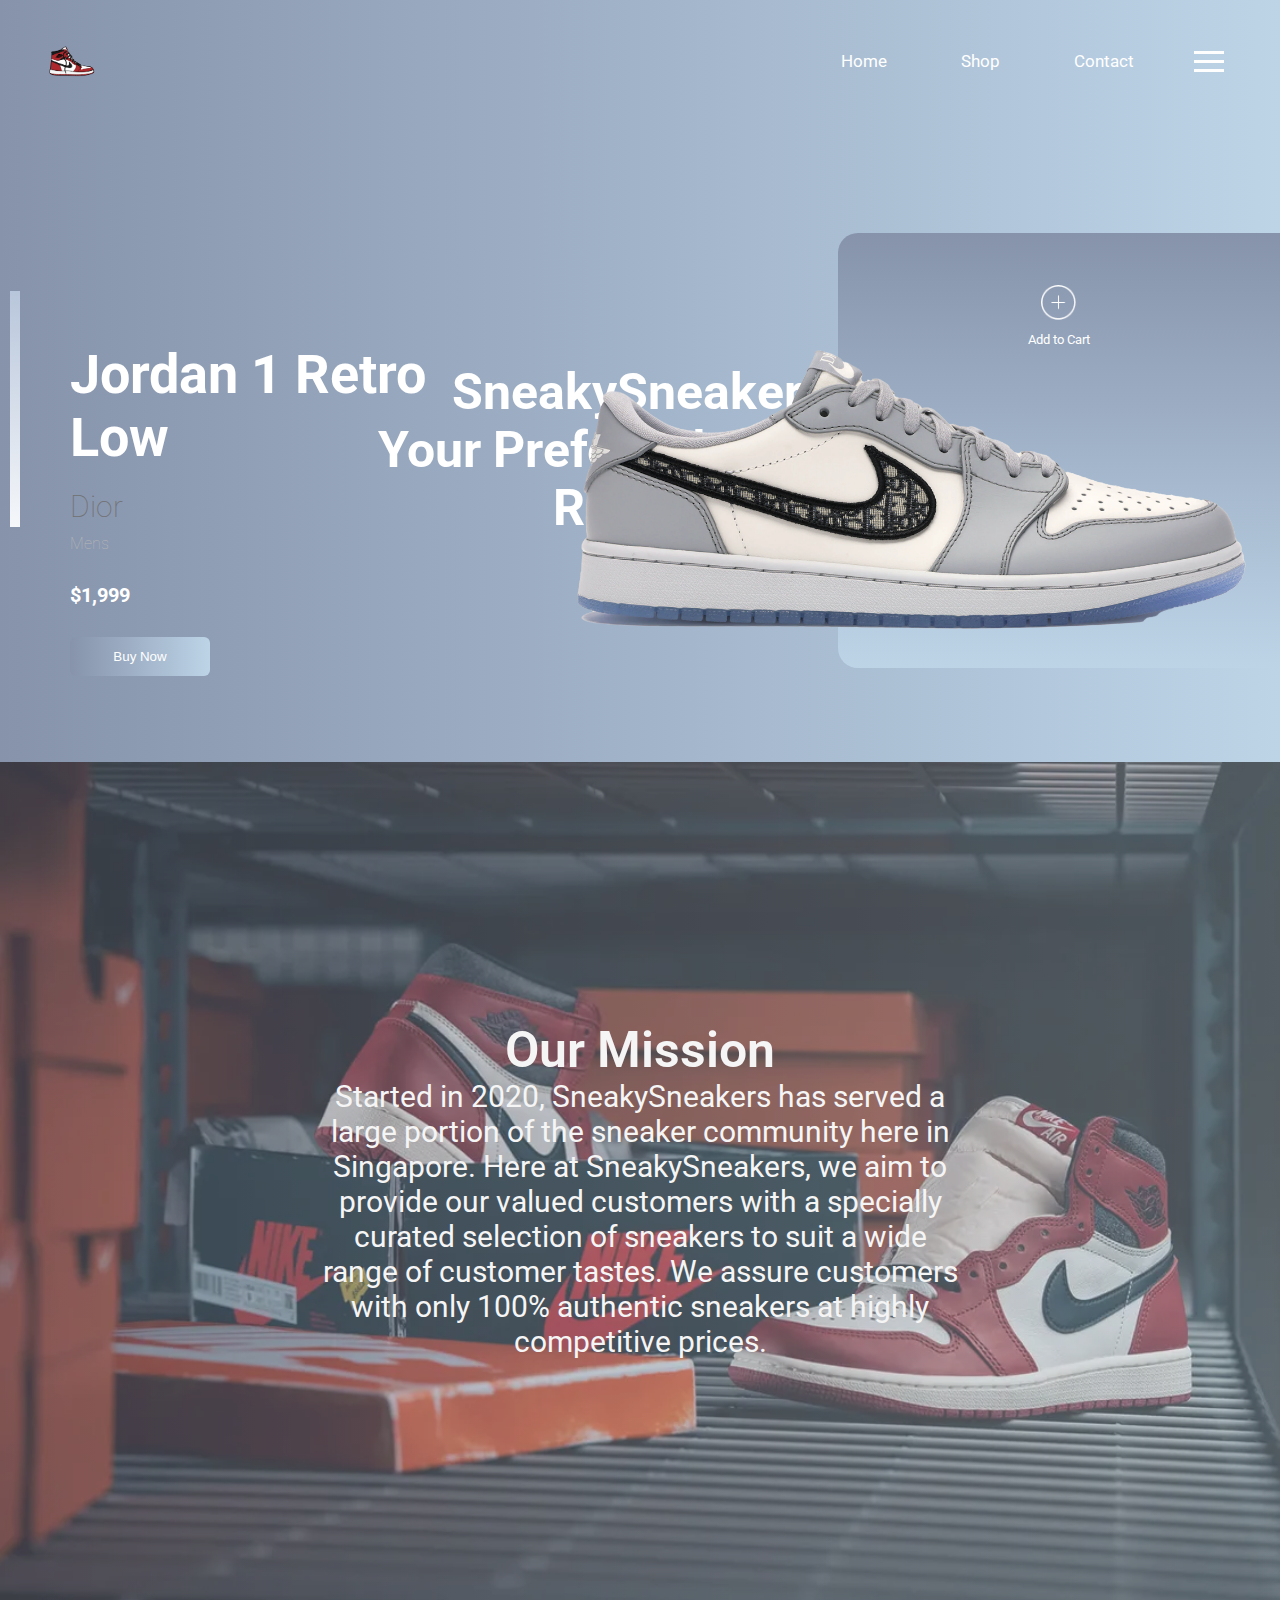
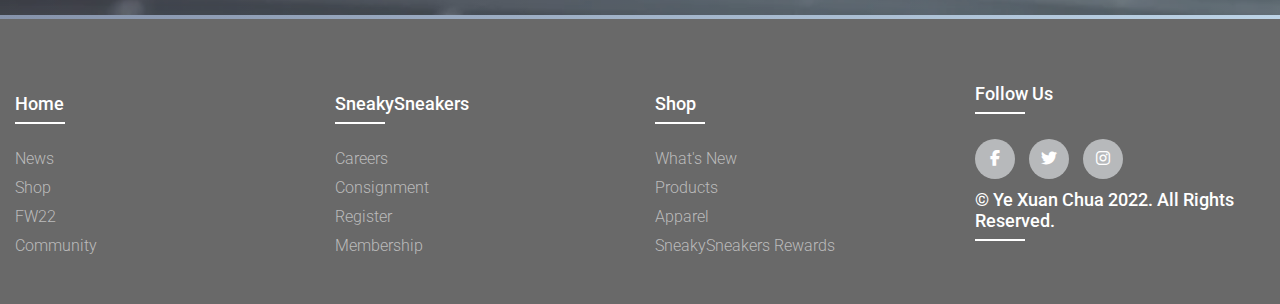
==== index.html @ 292af338 "update 24/11" ====
<!DOCTYPE html>
<html lang="en">
  <head>
    <meta charset="UTF-8" />
    <meta name="viewport" content="width=device-width, initial-scale=1.0" />
    <link rel="preconnect" href="https://fonts.googleapis.com" />
    <link rel="preconnect" href="https://fonts.gstatic.com" crossorigin />
    <link
      href="https://fonts.googleapis.com/css2?family=Roboto:wght@300;400&display=swap"
      rel="stylesheet"
    />
    <link
      rel="stylesheet"
      type="text/css"
      href="https://cdnjs.cloudflare.com/ajax/libs/font-awesome/6.2.0/css/all.min.css"
    />

    <!--CSS-->
    <link rel="stylesheet" href="style.css" />
    <title>sneakysneakers_home</title>
  </head>
  <body>
    <!------------------------- NAVIGATION BAR ------------------------------------>
    <div class="container">
      <div class="div-vid">
        <video
          src="IMGs/Jordan 1 intro-edited.mp4"
          loop
          autoplay
          muted
          class="back-gif"
        ></video>
      </div>
      <div class="intro-text">
        <p>SneakySneakers <br>
          Your Preferred Sneaker Retailer
        </p>
      </div>
      <div class="navbar">
        <img
          src="IMGs/jordan-1-icon.png"
          alt=""
          style="width: 7%"
          class="icon"
        />
        <nav>
          <ul id="menuList">
            <li><a href="index.html">Home</a></li>
            <li><a href="shop.html">Shop</a></li>
            <li><a href="contact.html">Contact</a></li>
          </ul>
        </nav>
        <div class="hamburger">
          <div class="line"></div>
          <div class="line"></div>
          <div class="line"></div>
        </div>
      </div>
    </div>
    <!------------------------- CONTENTS ------------------------------------>
    <div class="row">
      <div class="col-1">
        <h2>Jordan 1 Retro Low</h2>
        <h3>Dior</h3>
        <p>Mens</p>
        <h4>$1,999</h4>
        <button type="button">
          Buy Now<img src="IMGs/arrow.png" alt="" />
        </button>
      </div>
      <div class="col-2">
        <img
          src="IMGs/Air-Jordan-1-Retro-Low-Dior-Product-editied.png"
          alt=""
          class="jordan1"
        />
        <div class="color-box">
          <div class="add-btn">
            <img src="IMGs/add.png" alt="" />
            <p><small>Add to Cart</small></p>
          </div>
        </div>
      </div>
    </div>
    <div class="mission">
      <img src="IMGs\lost and found.png" alt="" class="backpic">
      <div class="mission_txt">
        <p class="mission_head">Our Mission</p>
          <p class="mission_body">Started in 2020, SneakySneakers has served a large portion of the
          sneaker community here in Singapore. Here at SneakySneakers, we aim to
          provide our valued customers with a specially curated selection of
          sneakers to suit a wide range of customer tastes. We assure customers
          with only 100% authentic sneakers at highly competitive prices.</p>
      </div>

      </div>


    <!------------------------- FOOTER ------------------------------------>

    <footer class="footer">
      <div class="container_1">
        <div class="row">
          <div class="footer-col">
            <h4>Home</h4>
            <ul>
              <li><a href="#">News</a></li>
              <li><a href="#">Shop</a></li>
              <li><a href="#">FW22</a></li>
              <li><a href="#">Community</a></li>
            </ul>
          </div>
          <div class="footer-col">
            <h4>SneakySneakers</h4>
            <ul>
              <li><a href="#">Careers</a></li>
              <li><a href="#">Consignment</a></li>
              <li><a href="#">Register</a></li>
              <li><a href="#">Membership</a></li>
            </ul>
          </div>
          <div class="footer-col">
            <h4>Shop</h4>
            <ul>
              <li><a href="#">What's new</a></li>
              <li><a href="#">Products</a></li>
              <li><a href="#">Apparel</a></li>
              <li><a href="#">SneakySneakers Rewards</a></li>
            </ul>
          </div>
          <div class="footer-col">
            <h4>Follow Us</h4>
            <div class="social-links">
              <a href="#"><i class="fab fa-facebook-f"></i></a>
              <a href="#"><i class="fab fa-twitter"></i></a>
              <a href="#"><i class="fab fa-instagram"></i></a>
            </div>
            <h4 class="copyright">
              &copy; Ye Xuan Chua 2022. All rights reserved.
            </h4>
          </div>
        </div>
      </div>
    </footer>
  </body>
</html>
---- style.css ----
@charset "utf-8";
/* CSS Document */
* {
  margin: 0;
  padding: 0;
  box-sizing: border-box;
}
body {
  font-family: "Roboto", sans-serif;
  background: linear-gradient(to right, #8693ab, #bdd4e7);
  width: 100%;
}
/* ------------------- NAVIGATION BAR ------------------ */
.container {
  width: 100%;
  font-family: "Roboto", sans-serif;
}
.back-gif {
  width: 100%;
  z-index: -10;
}
.div-vid {
  width: 100%;
  text-align: center;
}
.container p {
  position: absolute;
  top: 50%;
  left: 50%;
  text-align: center;
  transform: translate(-50%, -50%);
  font-size: 50px;
  color: white;
}
.navbar {
  width: 98%;
  position: absolute;
  top: 0;
  left: 0;
  padding: 30px;
  display: flex;
  align-items: center;
  justify-content: space-between;
}
.navbar .icon {
  width: 7%;
}
.intro-text p {
  font-size: 50px;
  font-weight: bolder;
}
.icon {
  width: 25px;
  cursor: pointer;
}
.hamburger {
  display: block;
  cursor: pointer;
}
.hamburger .line {
  width: 30px;
  height: 3px;
  background: #fefefe;
  margin: 6px 0;
}
nav {
  flex: 1;
  text-align: right;
}
nav ul li {
  list-style: none;
  display: inline-block;
  margin-right: 50px;
}
nav ul li a {
  display: block;
  color: white;
  text-align: center;
  padding: 14px 10px;
  font-size: 17px;
  font-family: "Roboto", sans-serif;
  text-decoration: none;
}
nav ul li a:hover {
  color: rgb(114, 114, 224);
}
/* ------------------------- INDEX ---------------------- */
.row {
  display: flex;
  justify-content: space-between;
  align-items: center;
  padding-top: 5%;

}
.col-1 {
  padding: 20px 20px;
  color: white;
  flex-basis: 40%;
  position: relative;
  margin-left: 50px;
}
.col-1 h2 {
  margin-top: 40px;
  font-size: 54px;
}
.col-1 h3 {
  font-size: 30px;
  color: #707070;
  font-weight: 100;
  margin: 20px 0 10px;
}
.col-1 p {
  font-size: 16px;
  color: #b7b7b7;
  font-weight: 100;
}
.col-1 h4 {
  margin: 30px 0;
  font-size: 20px;
}
button {
  width: 140px;
  border: 0;
  padding: 12px 10px;
  outline: none;
  color: #fff;
  background: linear-gradient(to right, #8693ab, #bdd4e7);
  border-radius: 6px;
  cursor: pointer;
  transition: width 0.5s;
}
button img {
  width: 30px;
  display: none;
}
button:hover img {
  display: block;
}
button:hover {
  width: 160px;
  display: flex;
  align-items: center;
  justify-content: space-between;
}
.col-1::after {
  content: "";
  width: 10px;
  height: 57%;
  background: linear-gradient(#b8c6db, #f5f7fa);
  position: absolute;
  left: -40px;
  top: 8px;
}
.col-2 {
  position: relative;
  flex-basis: 60%;
  display: flex;
  align-items: center;
  width: 100%;
}
.col-2 .jordan1 {
  width: 100%;
  padding: 30px;
}
.color-box {
  padding-top: 7%;
  position: absolute;
  right: 0;
  top: 15px;
  background: linear-gradient(#8693ab, #bdd4e7);
  border-radius: 20px 0 0 20px;
  height: 80%;
  width: 60%;
  z-index: -1;
}
.add-btn img {
  width: 35px;
  margin-bottom: 5px;
}
.add-btn {
  text-align: center;
  color: white;
  cursor: pointer;
}

.mission{
  position: relative;
  text-align: center;
  max-height: 100%;
}

.mission img{
  width: 100%;
  height: 100%;
  z-index: -1;
  opacity: 0.6;
}

.mission_txt {
  position: absolute;
  top: 50%;
  left: 50%;
  transform: translate(-50%, -50%);
  color: whitesmoke;
}

.mission_head{
  font-size: 50px;
  font-weight: 600;

}

.mission_body{
  font-size: 30px;
  font-weight: 400;
}
/* ------------------------- SHOP ---------------------- */
.companyname {
  color: white;
}
.shopSec {
  margin-top: 150px;
  padding: 10px 20px;
  padding-bottom: 7%;
  padding-top: 3%;
  font-size: 30px;
  z-index: -1;
}
.sheading {
  text-align: center;
  padding-top: 10px 0 30px 0;
  color: white;
}
.shopProducts {
  display: grid;
  grid-template-columns: 1fr 1fr 1fr;
  grid-column-gap: 5%;
  grid-row-gap: 10%;
  padding: 3% 2% 2% 2%;
  align-items: center;
}
.shopProducts .shopCard img {
  height: 100%;
  width: 100%;
}

.shopProducts .shopCard img:hover{
  transform: translateY(-.5rem);
}

.shopCard {
  width: 350px;
  height: 100%;
  background-color: #f5f7fa;
  box-shadow: 20px 30px 50px rgba(0, 0, 0, 0.3);
  border-radius: 5px;
  padding: 5px;
  padding-bottom: 2%;
  margin: 0 auto 20px auto;
}
.shopDesc {
  padding: 5px 20px;
  opacity: 0.8;


}
.shopName {
  font-weight: 900;
  font-size: 20px;
  color: #424144;
  padding: 0 20px;
}
.shopBox {
  display: flex;
  justify-content: space-between;
  align-items: center;
  padding: 20px;
  font-size: 30px;
  color: white;
}
.shopPrice {
  color: red;
  font-size: 20px;
  font-weight: bold;
}
/*.shopBtn { 
 font-size: 13px; 
 color: white; 
 padding: 10px 18px; 
 font-weight: 900; 
 border: 1px solid grey; 
 border-radius: 20px; 
 background-color: white; 
}*/
/* --------------------- FOOTER ----------------------------- */
ul {list-style: none;}

.footer {
  padding-bottom: 3%;
  background-color: #696969;
}
.footer-col {
  width: 25%;
  padding: 0 15px;
}
.footer-col h4 {
  font-size: 18px;
  text-transform: capitalize;
  margin-bottom: 35px;
  font-weight: 500;
  position: relative;
  color: white;
}
.footer-col h4::before {
  content: "";
  position: absolute;
  left: 0;
  bottom: -10px;
  height: 2px;
  box-sizing: border-box;
  background-color: white;
  width: 50px;
}
.footer-col ul li:not(:last-child) {
  margin-bottom: 10px;
}
.footer-col ul li a {
  font-size: 16px;
  text-transform: capitalize;
  color: #ffffff;
  text-decoration: none;
  font-weight: 300;
  color: #bbbbbb;
  display: block;
  transition: all 0.3s ease;
}
.footer-col ul li a:hover {
  color: #ffffff;
  padding-left: 10px;
}
.footer-col .social-links a {
  display: inline-block;
  height: 40px;
  width: 40px;
  background-color: #b7b9bb;
  margin: 0 10px 10px 0;
  text-align: center;
  line-height: 40px;
  border-radius: 50%;
  color: white;
  transition: all 0.5s ease;
}
.footer-col .social-links a:hover {
  color: #24262b;
  background-color: #ffffff;
}
.copyright {
  color: #bbbbbb;
}

/* --------------------- RESPONSIVE ----------------------------- */
@media only screen and (max-width: 800px) {
  nav ul {
    width: 100%;
    background: linear-gradient(#ff54a2, #ff575a);
    position: absolute;
    top: 75px;
    right: 0;
    z-index: 2;
  }
  nav ul li {
    display: block;
    margin-top: 10px;
    margin-bottom: 10px;
  }
  nav ul li a {
    color: #fff;
  }
  .menu-icon {
    display: block;
  }
}

/*--------Contact.html-----------*/
.ctitle {
  font-size: 40px;
  color: white;
  padding: 1% 1% 1% 1%;
}
/*----footer----*/
.contact {
  color: white;
}
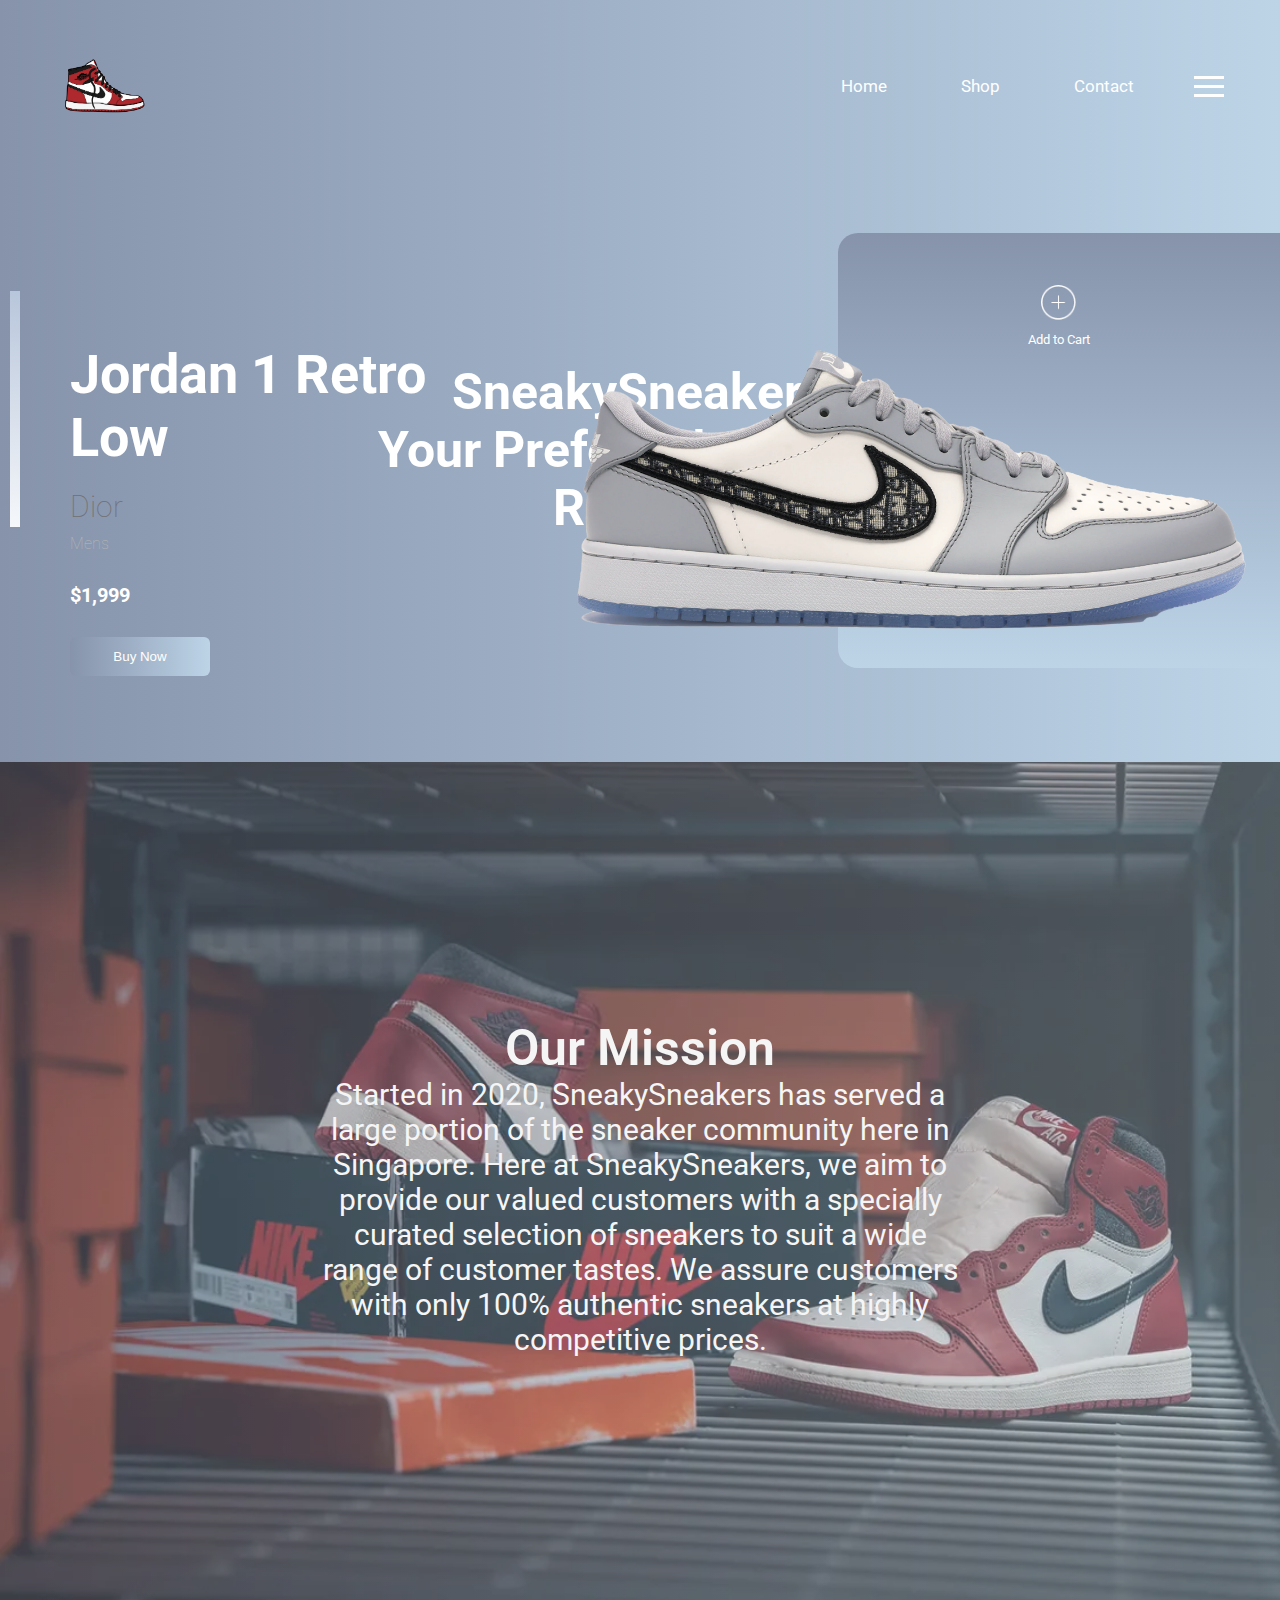
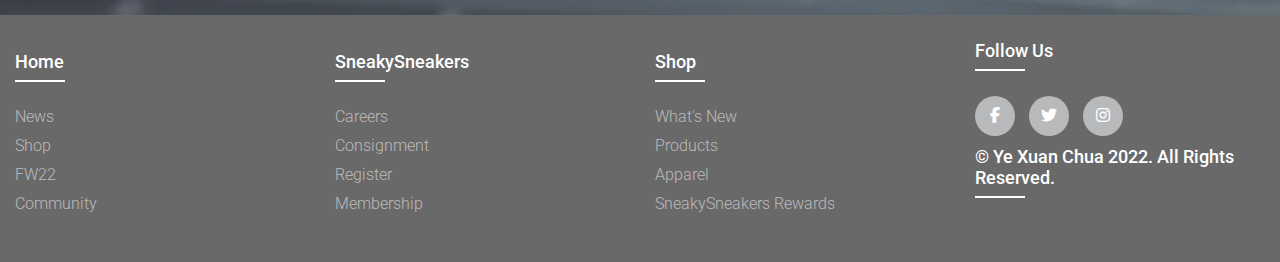
==== commit 2a487010: "update 27/11 -1" ====
--- a/index.html
+++ b/index.html
@@ -40,10 +40,9 @@
         <img
           src="IMGs/jordan-1-icon.png"
           alt=""
-          style="width: 7%"
           class="icon"
         />
-        <nav>
+        <nav class="nav-bar">
           <ul id="menuList">
             <li><a href="index.html">Home</a></li>
             <li><a href="shop.html">Shop</a></li>
@@ -100,7 +99,7 @@
 
     <footer class="footer">
       <div class="container_1">
-        <div class="row">
+        <div class="row_1">
           <div class="footer-col">
             <h4>Home</h4>
             <ul>
--- a/style.css
+++ b/style.css
@@ -43,7 +43,7 @@
   justify-content: space-between;
 }
 .navbar .icon {
-  width: 7%;
+  width: 150px;
 }
 .intro-text p {
   font-size: 50px;
@@ -187,6 +187,7 @@
   position: relative;
   text-align: center;
   max-height: 100%;
+  
 }
 
 .mission img{
@@ -194,6 +195,7 @@
   height: 100%;
   z-index: -1;
   opacity: 0.6;
+  margin-bottom: -4px;
 }
 
 .mission_txt {
@@ -234,8 +236,7 @@
 .shopProducts {
   display: grid;
   grid-template-columns: 1fr 1fr 1fr;
-  grid-column-gap: 5%;
-  grid-row-gap: 10%;
+  grid-gap: 5%;
   padding: 3% 2% 2% 2%;
   align-items: center;
 }
@@ -292,8 +293,182 @@
  border-radius: 20px; 
  background-color: white; 
 }*/
+
+/*------------------------CONTACT-------------------------*/
+.Cnavbar {
+  width: 98%;
+  position: relative;
+  top: 0;
+  left: 0;
+  padding: 2%;
+  padding-bottom: 1%;
+  display: flex;
+  align-items: center;
+  justify-content: space-between;
+}
+
+.contact{
+  position: relative;
+  min-height: 50% ;
+  padding: 3% 10%;
+  display: flex;
+  justify-content: center;
+  align-items: center;
+  flex-direction: column;
+  color: white;
+}
+
+.contact .content 
+{
+  max-width: 60%;
+  text-align: center;
+  padding-bottom: 2% ;
+}
+
+.contact .contactUs
+{
+  font-size: 40px;
+  font-weight: 1000;
+}
+
+.contact .contactP
+{
+  font-size: 25px;
+  font-weight: 300;
+}
+
+.contactContain
+{
+  width: 100%;
+  display: flex;
+  justify-content: center;
+  align-items: center;
+  margin-top: 30px;
+}
+
+.contactContain .contactInfo
+{
+  width: 50%;
+  display: flex;
+  flex-direction:column ;
+}
+
+.contactContain .contactInfo .cBox
+{
+  position: relative;
+  padding: 20px 0;
+  display: flex;
+}
+
+
+
+.contactContain .contactInfo .cBox .cIcon
+{
+  min-width: 60px;
+  height: 60px;
+  display: flex;
+  background-color: #424144;
+  justify-content: center;
+  align-items: center;
+  border-radius: 50%;
+  font-size: 22px;
+}
+
+.contactContain .contactInfo .cBox .contactText
+{
+  display: flex;
+  margin-left: 20px;
+  font-size: 16px;
+  flex-direction: column;
+  font-weight: 300 ;
+}
+
+.contactContain .contactInfo .cBox .contactText .contactTextP
+{
+  font-weight: 700;
+
+}
+
+.contactForm
+{
+  width: 40%;
+  padding: 5% ;
+  background: white;
+}
+
+.contactForm .contactFormP
+{
+  font-size: 30px;
+  font-weight: 800;
+  color: black;
+}
+
+.contactForm .inputBox
+{
+  position: relative;
+  width: 100%;
+  margin-top: 10px;
+}
+
+.contactForm .inputBox input,
+.contactForm .inputBox textarea
+{
+  width: 100%;
+  padding: 5px 0;
+  font-size: 16px;
+  margin: 10px 0;
+  border: none;
+  border-bottom: 2px solid #333;
+  outline: none;
+  resize: none;
+
+}
+
+.contactForm .inputBox span
+{
+  position: absolute;
+  left: 0;
+  padding: 5px 0;
+  font-size: 16px;
+  margin: 10px 0;
+  pointer-events: none;
+  transition: 0.5s;
+  color: #666;
+
+}
+
+.contactForm .inputBox input:focus ~ span,
+.contactForm .inputBox input:valid ~ span,
+.contactForm .inputBox textarea:focus ~ span,
+.contactForm .inputBox textarea:valid ~ span
+{
+  color: #e91e63;
+  font-size: 12px;
+  transform: translateY(-20px);
+}
+
+.contactForm .inputBox input[type="submit"]
+{
+  width: 100px;
+  background: #00bcd4;
+  color: white;
+  border: none;
+  cursor: pointer;
+  padding: 10px;
+  font-size: 18px;
+}
+
+/*-----------------------CONTACT END------------------------------*/
+
+
 /* --------------------- FOOTER ----------------------------- */
 ul {list-style: none;}
+.row_1 {
+  display: flex;
+  justify-content: space-between;
+  align-items: center;
+  padding-top: 2%;
+}
 
 .footer {
   padding-bottom: 3%;
@@ -359,7 +534,9 @@
 }
 
 /* --------------------- RESPONSIVE ----------------------------- */
-@media only screen and (max-width: 800px) {
+@media only screen and (max-width: 400px) {
+
+/*--------------------NAVBAR-------------------------*/
   nav ul {
     width: 100%;
     background: linear-gradient(#ff54a2, #ff575a);
@@ -379,15 +556,92 @@
   .menu-icon {
     display: block;
   }
-}
-
-/*--------Contact.html-----------*/
-.ctitle {
-  font-size: 40px;
-  color: white;
-  padding: 1% 1% 1% 1%;
-}
-/*----footer----*/
-.contact {
-  color: white;
-}
+
+  /*-----------------INDEX--------------------------*/
+  
+  /*-----------------SHOP--------------------------*/
+  .shopSec {
+    margin-top: 150px;
+    padding: 10px 20px;
+    padding-bottom: 7%;
+    padding-top: 3%;
+    font-size: 30px;
+    z-index: -1;
+  }
+  .sheading {
+    text-align: center;
+    padding-top: 10px 0 30px 0;
+    color: white;
+  }
+  .shopProducts {
+    display: grid;
+    grid-template-columns: 1fr;
+    grid-gap: 20px;
+    padding: 3% 2% 2% 2%;
+    align-items: center;
+  }
+  .shopProducts .shopCard img {
+    height: 100%;
+    width: 100%;
+  }
+  
+  .shopProducts .shopCard img:hover{
+    transform: translateY(-.5rem);
+  }
+  
+  .shopCard {
+    width: 350px;
+    height: 100%;
+    background-color: #f5f7fa;
+    box-shadow: 20px 30px 50px rgba(0, 0, 0, 0.3);
+    border-radius: 5px;
+    padding: 5px;
+    padding-bottom: 2%;
+    margin: 0 auto 20px auto;
+  }
+  .shopDesc {
+    padding: 5px 20px;
+    opacity: 0.8;
+  
+  
+  }
+  .shopName {
+    font-weight: 900;
+    font-size: 20px;
+    color: #424144;
+    padding: 0 20px;
+  }
+  .shopBox {
+    display: flex;
+    justify-content: space-between;
+    align-items: center;
+    padding: 20px;
+    font-size: 30px;
+    color: white;
+  }
+  .shopPrice {
+    color: red;
+    font-size: 20px;
+    font-weight: bold;
+  }
+
+  /*---------------CONTACT---------------------*/
+.contact
+{
+  padding: 50px;
+}
+.container
+{
+  flex-direction: column;
+}
+
+ /*-----------------FOOTER----------------------*/
+ .footer-col { 
+  width: 100%; 
+  margin-bottom: 30px; 
+}
+
+/*-----------------------------RESPONSIVE END-----------------------------------------*/
+}
+
+
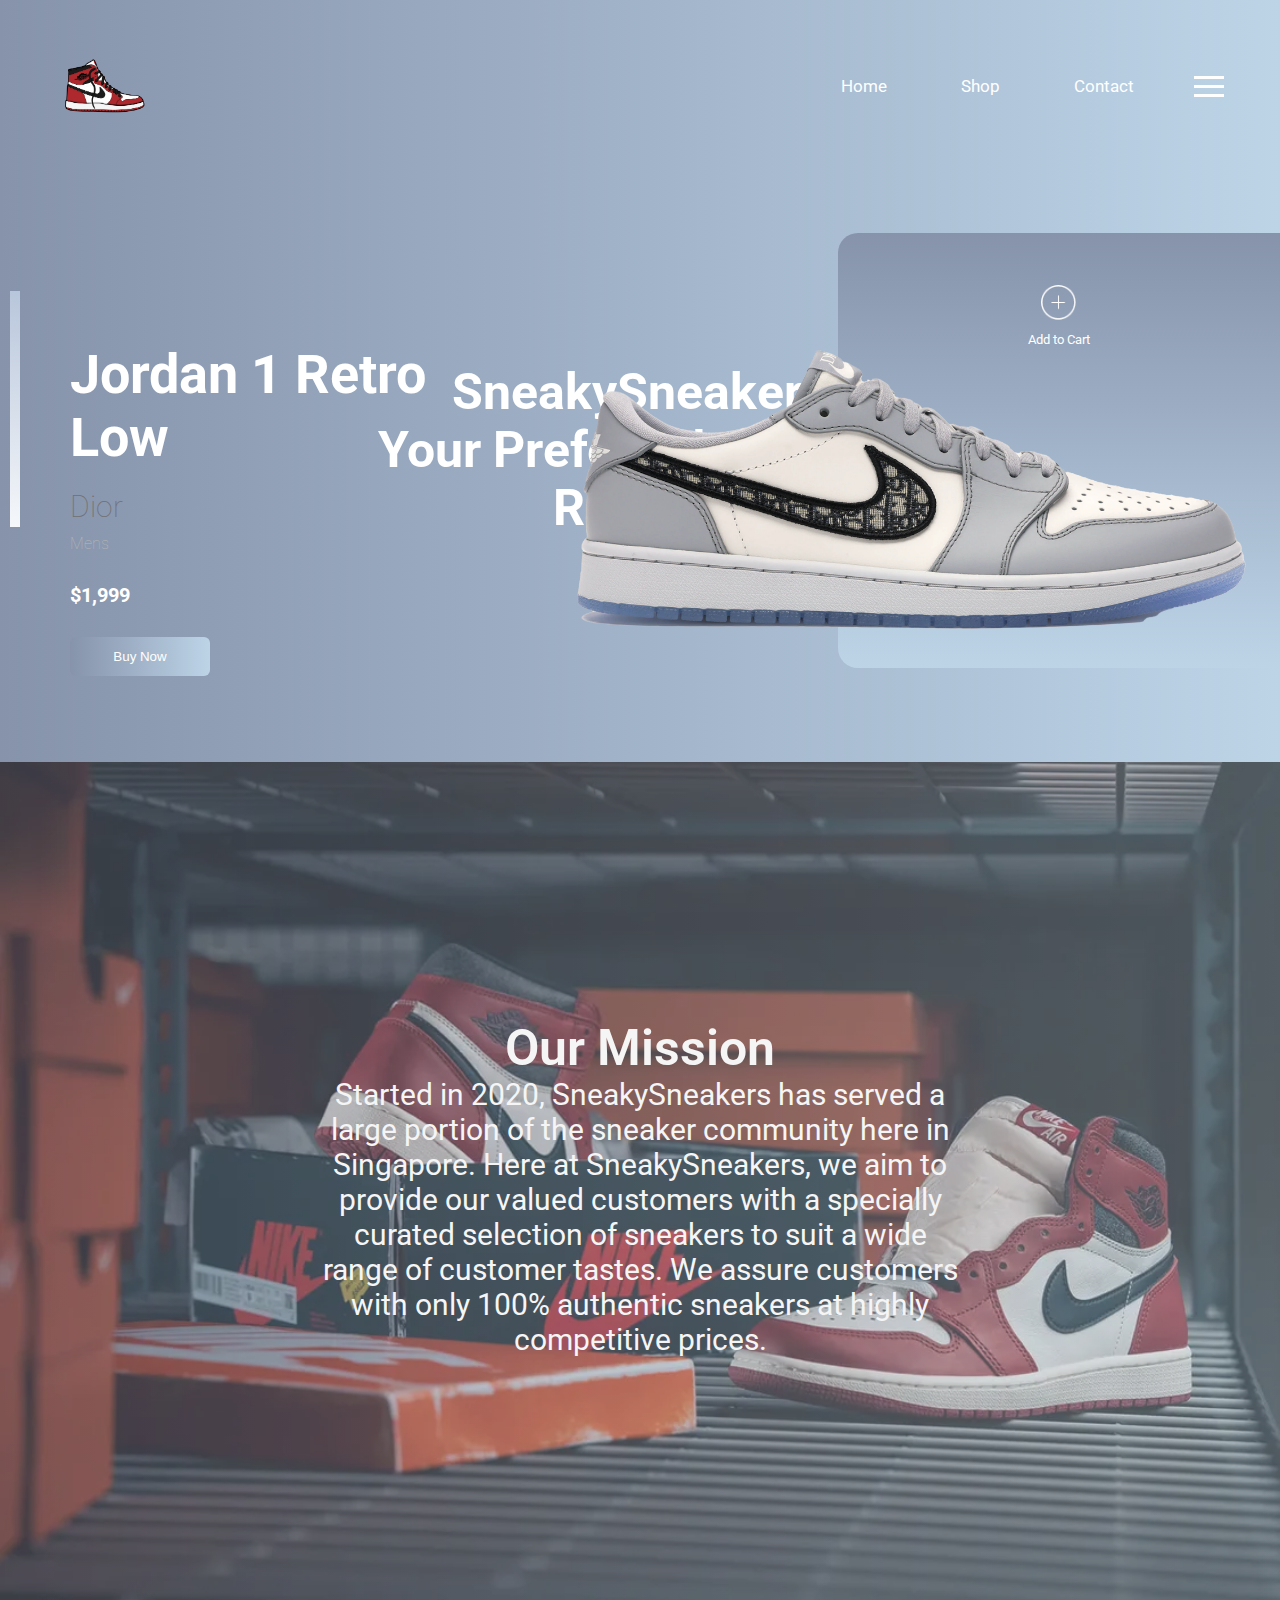
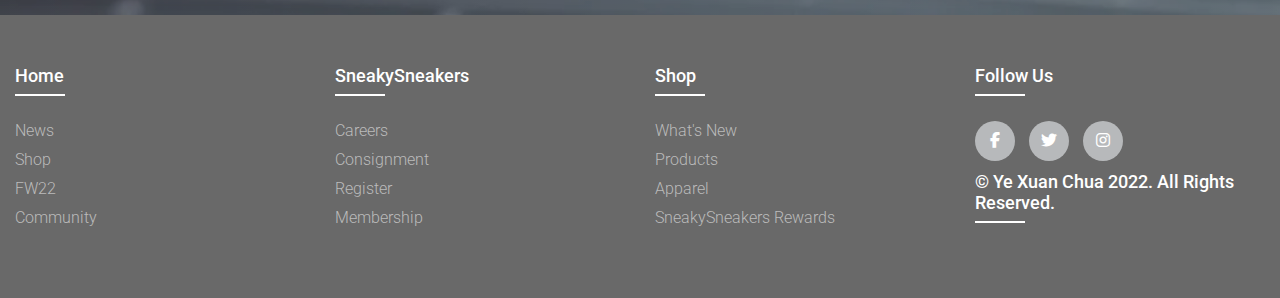
==== commit 249914e6: "update 27/11 -3" ====
--- a/index.html
+++ b/index.html
@@ -75,7 +75,7 @@
         />
         <div class="color-box">
           <div class="add-btn">
-            <img src="IMGs/add.png" alt="" />
+            <img src="IMGs/add.png" alt=""/>
             <p><small>Add to Cart</small></p>
           </div>
         </div>
--- a/style.css
+++ b/style.css
@@ -90,7 +90,6 @@
   justify-content: space-between;
   align-items: center;
   padding-top: 5%;
-
 }
 .col-1 {
   padding: 20px 20px;
@@ -182,22 +181,18 @@
   color: white;
   cursor: pointer;
 }
-
-.mission{
+.mission {
   position: relative;
   text-align: center;
   max-height: 100%;
-  
-}
-
-.mission img{
+}
+.mission img {
   width: 100%;
   height: 100%;
   z-index: -1;
   opacity: 0.6;
   margin-bottom: -4px;
 }
-
 .mission_txt {
   position: absolute;
   top: 50%;
@@ -205,14 +200,11 @@
   transform: translate(-50%, -50%);
   color: whitesmoke;
 }
-
-.mission_head{
+.mission_head {
   font-size: 50px;
   font-weight: 600;
-
-}
-
-.mission_body{
+}
+.mission_body {
   font-size: 30px;
   font-weight: 400;
 }
@@ -221,7 +213,7 @@
   color: white;
 }
 .shopSec {
-  margin-top: 150px;
+  margin-top: 80px;
   padding: 10px 20px;
   padding-bottom: 7%;
   padding-top: 3%;
@@ -235,20 +227,31 @@
 }
 .shopProducts {
   display: grid;
-  grid-template-columns: 1fr 1fr 1fr;
+  grid-template-columns: 1fr 1fr 1fr ;
   grid-gap: 5%;
-  padding: 3% 2% 2% 2%;
-  align-items: center;
+  padding: 3% 3% 3% 3%;
+  align-items: center;
+}
+.shopBox button i {
+  width: 30px;
+  display: none;
+}
+.shopBox button:hover i {
+  display: block;
+}
+.shopcard button:hover {
+  width: 160px;
+  display: flex;
+  align-items: center;
+  justify-content: space-between;
 }
 .shopProducts .shopCard img {
-  height: 100%;
-  width: 100%;
-}
-
-.shopProducts .shopCard img:hover{
+  height: 80%;
+  width: 100%;
+}
+.shopProducts .shopCard img:hover {
   transform: translateY(-.5rem);
 }
-
 .shopCard {
   width: 350px;
   height: 100%;
@@ -262,8 +265,6 @@
 .shopDesc {
   padding: 5px 20px;
   opacity: 0.8;
-
-
 }
 .shopName {
   font-weight: 900;
@@ -293,77 +294,50 @@
  border-radius: 20px; 
  background-color: white; 
 }*/
+/*------------------------CONTACT-------------------------*/
 
-/*------------------------CONTACT-------------------------*/
-.Cnavbar {
-  width: 98%;
-  position: relative;
-  top: 0;
-  left: 0;
-  padding: 2%;
-  padding-bottom: 1%;
-  display: flex;
-  align-items: center;
-  justify-content: space-between;
-}
-
-.contact{
-  position: relative;
-  min-height: 50% ;
+.contact {
+  position: relative;
+  min-height: 50%;
   padding: 3% 10%;
   display: flex;
   justify-content: center;
   align-items: center;
   flex-direction: column;
   color: white;
-}
-
-.contact .content 
-{
+	margin-top: 7%;
+}
+.contact .content {
   max-width: 60%;
   text-align: center;
-  padding-bottom: 2% ;
-}
-
-.contact .contactUs
-{
+  padding-bottom: 2%;
+}
+.contact .contactUs {
   font-size: 40px;
   font-weight: 1000;
 }
-
-.contact .contactP
-{
+.contact .contactP {
   font-size: 25px;
   font-weight: 300;
 }
-
-.contactContain
-{
+.contactContain {
   width: 100%;
   display: flex;
   justify-content: center;
   align-items: center;
   margin-top: 30px;
 }
-
-.contactContain .contactInfo
-{
+.contactContain .contactInfo {
   width: 50%;
   display: flex;
-  flex-direction:column ;
-}
-
-.contactContain .contactInfo .cBox
-{
+  flex-direction: column;
+}
+.contactContain .contactInfo .cBox {
   position: relative;
   padding: 20px 0;
   display: flex;
 }
-
-
-
-.contactContain .contactInfo .cBox .cIcon
-{
+.contactContain .contactInfo .cBox .cIcon {
   min-width: 60px;
   height: 60px;
   display: flex;
@@ -373,46 +347,32 @@
   border-radius: 50%;
   font-size: 22px;
 }
-
-.contactContain .contactInfo .cBox .contactText
-{
+.contactContain .contactInfo .cBox .contactText {
   display: flex;
   margin-left: 20px;
   font-size: 16px;
   flex-direction: column;
-  font-weight: 300 ;
-}
-
-.contactContain .contactInfo .cBox .contactText .contactTextP
-{
+  font-weight: 300;
+}
+.contactContain .contactInfo .cBox .contactText .contactTextP {
   font-weight: 700;
-
-}
-
-.contactForm
-{
+}
+.contactForm {
   width: 40%;
-  padding: 5% ;
+  padding: 5%;
   background: white;
 }
-
-.contactForm .contactFormP
-{
+.contactForm .contactFormP {
   font-size: 30px;
   font-weight: 800;
   color: black;
 }
-
-.contactForm .inputBox
-{
+.contactForm .inputBox {
   position: relative;
   width: 100%;
   margin-top: 10px;
 }
-
-.contactForm .inputBox input,
-.contactForm .inputBox textarea
-{
+.contactForm .inputBox input, .contactForm .inputBox textarea {
   width: 100%;
   padding: 5px 0;
   font-size: 16px;
@@ -421,11 +381,8 @@
   border-bottom: 2px solid #333;
   outline: none;
   resize: none;
-
-}
-
-.contactForm .inputBox span
-{
+}
+.contactForm .inputBox span {
   position: absolute;
   left: 0;
   padding: 5px 0;
@@ -434,21 +391,13 @@
   pointer-events: none;
   transition: 0.5s;
   color: #666;
-
-}
-
-.contactForm .inputBox input:focus ~ span,
-.contactForm .inputBox input:valid ~ span,
-.contactForm .inputBox textarea:focus ~ span,
-.contactForm .inputBox textarea:valid ~ span
-{
+}
+.contactForm .inputBox input:focus ~ span, .contactForm .inputBox input:valid ~ span, .contactForm .inputBox textarea:focus ~ span, .contactForm .inputBox textarea:valid ~ span {
   color: #e91e63;
   font-size: 12px;
   transform: translateY(-20px);
 }
-
-.contactForm .inputBox input[type="submit"]
-{
+.contactForm .inputBox input[type="submit"] {
   width: 100px;
   background: #00bcd4;
   color: white;
@@ -457,21 +406,13 @@
   padding: 10px;
   font-size: 18px;
 }
-
 /*-----------------------CONTACT END------------------------------*/
-
-
 /* --------------------- FOOTER ----------------------------- */
-ul {list-style: none;}
-.row_1 {
-  display: flex;
-  justify-content: space-between;
-  align-items: center;
-  padding-top: 2%;
-}
-
+ul {
+  list-style: none;
+}
 .footer {
-  padding-bottom: 3%;
+  padding: 50px 0;
   background-color: #696969;
 }
 .footer-col {
@@ -532,116 +473,113 @@
 .copyright {
   color: #bbbbbb;
 }
-
+.row_1 {
+  display: flex;
+  flex-wrap: wrap;
+}
 /* --------------------- RESPONSIVE ----------------------------- */
-@media only screen and (max-width: 400px) {
-
-/*--------------------NAVBAR-------------------------*/
-  nav ul {
-    width: 100%;
-    background: linear-gradient(#ff54a2, #ff575a);
-    position: absolute;
-    top: 75px;
-    right: 0;
-    z-index: 2;
-  }
-  nav ul li {
-    display: block;
-    margin-top: 10px;
-    margin-bottom: 10px;
-  }
-  nav ul li a {
-    color: #fff;
-  }
-  .menu-icon {
-    display: block;
+@media only screen and (max-width: 767px) {
+  .footer-col {
+    width: 50%;
+    margin-bottom: 30px;
   }
 
-  /*-----------------INDEX--------------------------*/
-  
-  /*-----------------SHOP--------------------------*/
-  .shopSec {
-    margin-top: 150px;
-    padding: 10px 20px;
-    padding-bottom: 7%;
-    padding-top: 3%;
-    font-size: 30px;
-    z-index: -1;
-  }
-  .sheading {
-    text-align: center;
-    padding-top: 10px 0 30px 0;
-    color: white;
-  }
-  .shopProducts {
-    display: grid;
-    grid-template-columns: 1fr;
-    grid-gap: 20px;
-    padding: 3% 2% 2% 2%;
-    align-items: center;
-  }
-  .shopProducts .shopCard img {
-    height: 100%;
-    width: 100%;
-  }
-  
-  .shopProducts .shopCard img:hover{
-    transform: translateY(-.5rem);
-  }
-  
-  .shopCard {
-    width: 350px;
-    height: 100%;
-    background-color: #f5f7fa;
-    box-shadow: 20px 30px 50px rgba(0, 0, 0, 0.3);
-    border-radius: 5px;
-    padding: 5px;
-    padding-bottom: 2%;
-    margin: 0 auto 20px auto;
-  }
-  .shopDesc {
-    padding: 5px 20px;
-    opacity: 0.8;
-  
-  
-  }
-  .shopName {
-    font-weight: 900;
-    font-size: 20px;
-    color: #424144;
-    padding: 0 20px;
-  }
-  .shopBox {
-    display: flex;
-    justify-content: space-between;
-    align-items: center;
-    padding: 20px;
-    font-size: 30px;
-    color: white;
-  }
-  .shopPrice {
-    color: red;
-    font-size: 20px;
-    font-weight: bold;
+  @media only screen and (max-width: 400px) {
+    /*--------------------NAVBAR-------------------------*/
+    nav ul {
+      width: 100%;
+      background: linear-gradient(#ff54a2, #ff575a);
+      position: absolute;
+      top: 75px;
+      right: 0;
+      z-index: 2;
+    }
+    nav ul li {
+      display: block;
+      margin-top: 10px;
+      margin-bottom: 10px;
+    }
+    nav ul li a {
+      color: #fff;
+    }
+    .menu-icon {
+      display: block;
+    }
+    /*-----------------INDEX--------------------------*/
+    /*-----------------SHOP--------------------------*/
+    .shopSec {
+      margin-top: 150px;
+      padding: 10px 20px;
+      padding-bottom: 7%;
+      padding-top: 3%;
+      font-size: 30px;
+      z-index: -1;
+    }
+    .sheading {
+      text-align: center;
+      padding-top: 10px 0 30px 0;
+      color: white;
+    }
+    .shopProducts {
+      display: grid;
+      grid-template-columns: 1fr;
+      grid-gap: 20px;
+      padding: 3% 2% 2% 2%;
+      align-items: center;
+    }
+    .shopProducts .shopCard img {
+      height: 100%;
+      width: 100%;
+    }
+    .shopProducts .shopCard img:hover {
+      transform: translateY(-.5rem);
+    }
+    .shopCard {
+      width: 350px;
+      height: 100%;
+      background-color: #f5f7fa;
+      box-shadow: 20px 30px 50px rgba(0, 0, 0, 0.3);
+      border-radius: 5px;
+      padding: 5px;
+      padding-bottom: 2%;
+      margin: 0 auto 20px auto;
+    }
+    .shopDesc {
+      padding: 5px 20px;
+      opacity: 0.8;
+    }
+    .shopName {
+      font-weight: 900;
+      font-size: 20px;
+      color: #424144;
+      padding: 0 20px;
+    }
+    .shopBox {
+      display: flex;
+      justify-content: space-between;
+      align-items: center;
+      padding: 20px;
+      font-size: 30px;
+      color: white;
+    }
+    .shopPrice {
+      color: red;
+      font-size: 20px;
+      font-weight: bold;
+    }
+    /*---------------CONTACT---------------------*/
+    .contact {
+      padding: 50px;
+    }
+    .container {
+      flex-direction: column;
+    }
+    /*-----------------FOOTER----------------------*/
+    .footer-col {
+      width: 50%;
+      margin-bottom: 30px;
+    }
+    /*-----------------------------RESPONSIVE END-----------------------------------------*/
   }
 
-  /*---------------CONTACT---------------------*/
-.contact
-{
-  padding: 50px;
-}
-.container
-{
-  flex-direction: column;
-}
-
- /*-----------------FOOTER----------------------*/
- .footer-col { 
-  width: 100%; 
-  margin-bottom: 30px; 
-}
-
-/*-----------------------------RESPONSIVE END-----------------------------------------*/
-}
-
-
+}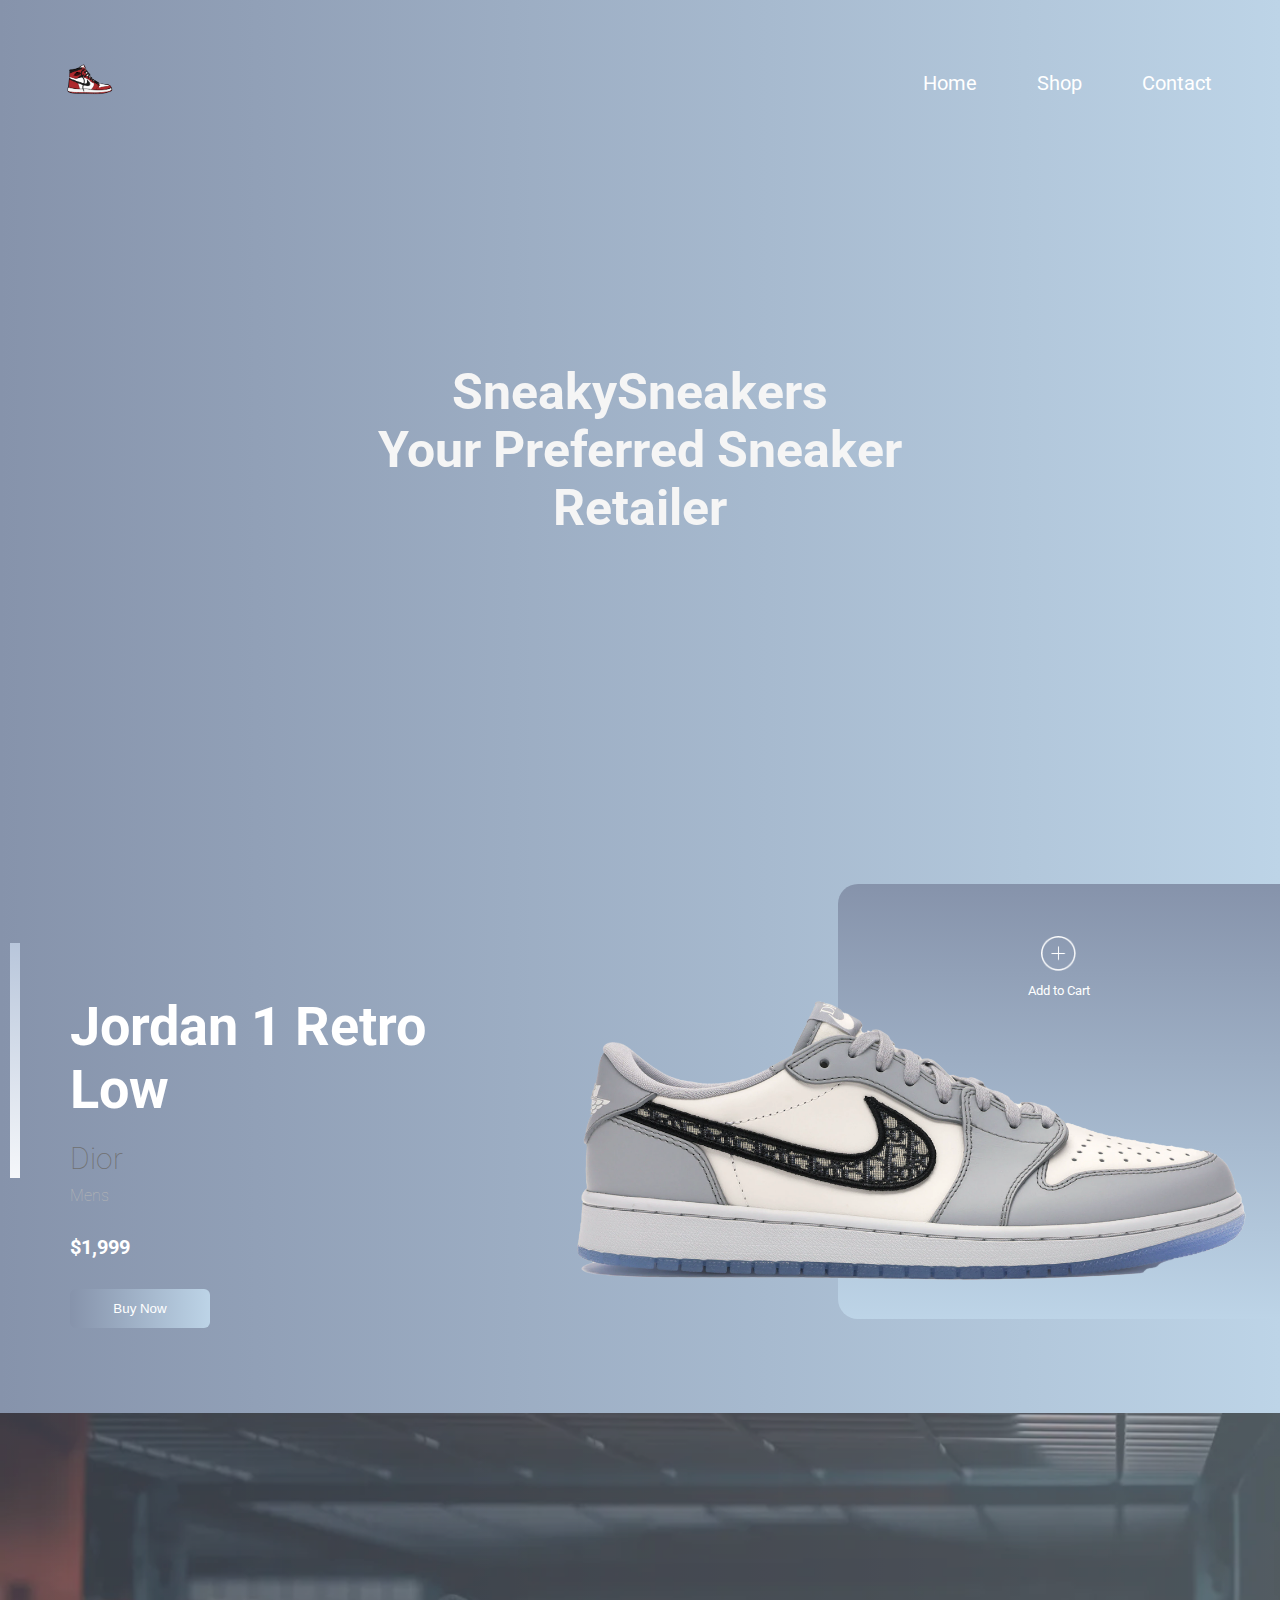
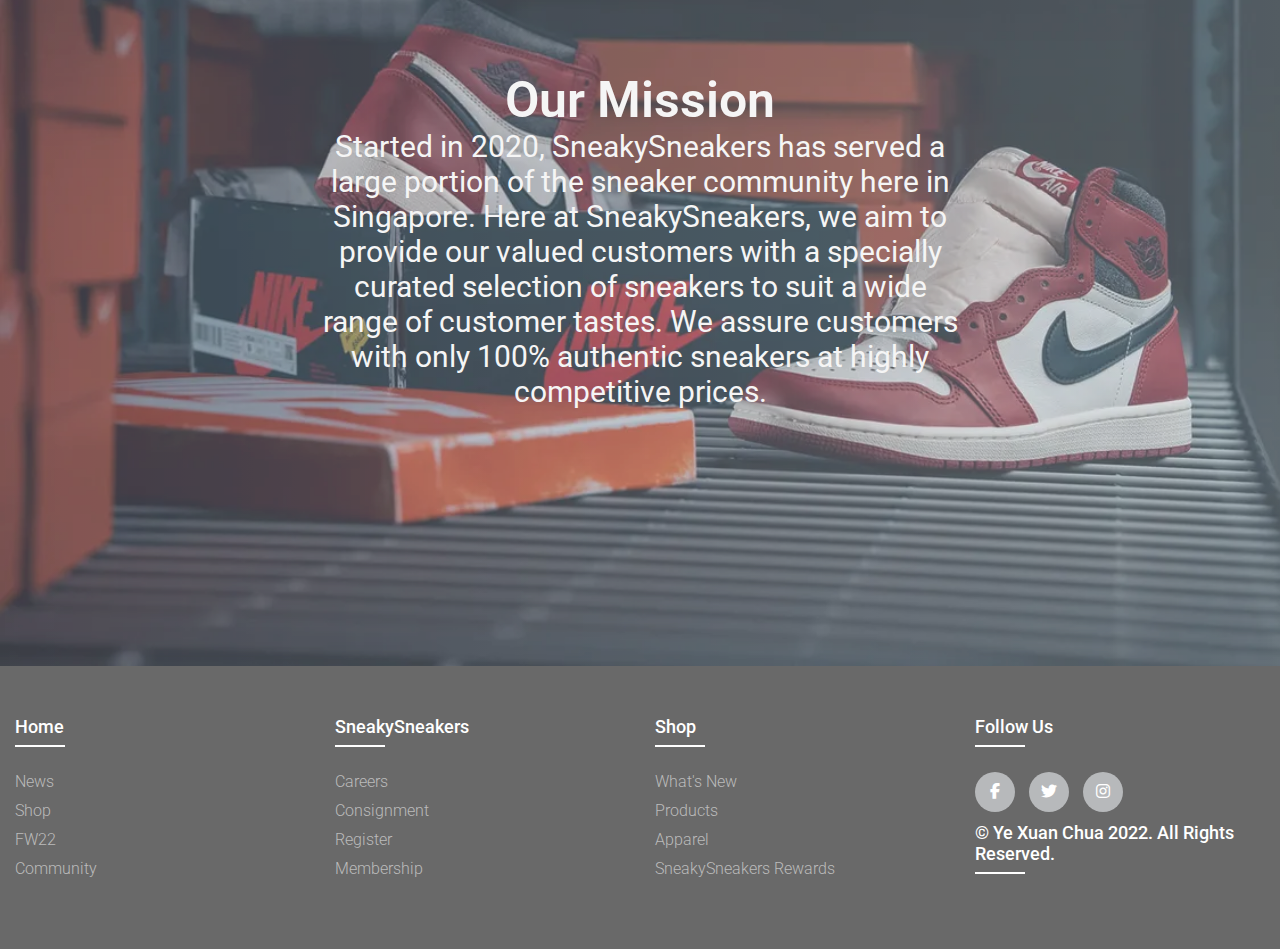
==== commit 94dd1217: "update 28/11" ====
--- a/index.html
+++ b/index.html
@@ -8,7 +8,7 @@
     <link
       href="https://fonts.googleapis.com/css2?family=Roboto:wght@300;400&display=swap"
       rel="stylesheet"
-    />
+    /><script src= "main.js" defer></script>
     <link
       rel="stylesheet"
       type="text/css"
@@ -16,11 +16,147 @@
     />
 
     <!--CSS-->
+    <link rel="stylesheet" href="style.css" />
+	  
+    <title>sneakysneakers_home</title>
+  </head>
+  <body>
+    <div class="intro-text">
+      <p>SneakySneakers <br>
+        Your Preferred Sneaker Retailer
+      </p>
+    </div>
+	  <video src="IMGs/Jordan 1 intro-edited.mp4" loop autoplay muted class="introvid"></video>
+    <img src="IMGs\jordan 1 collection background.jpg" class="introjpg">
+    <!------------------------- NAVIGATION BAR ------------------------------------>
+    <nav class="navbar">
+	  <div class="brand-title"><img src="IMGs/jordan-1-icon.png" style="width: 10%"></div>
+		<a href="#" class="toggle-button">
+			<span class="bar"></span>
+			<span class="bar"></span>
+			<span class="bar"></span>
+		</a>
+		<div class="navbar-links">
+		<ul>
+			<li><a href="index.html">Home</a></li>
+			<li><a href="shop.html">Shop</a></li>
+			<li><a href="contact.html">Contact</a></li>
+			</ul>
+		</div>	
+	  </nav>
+    <!------------------------- CONTENTS ------------------------------------>
+	  
+	  <div class="row">
+      <div class="col-1">
+        <h2>Jordan 1 Retro Low</h2>
+        <h3>Dior</h3>
+        <p>Mens</p>
+        <h4>$1,999</h4>
+        <button type="button">
+          Buy Now<img src="IMGs/arrow.png" alt="" />
+        </button>
+      </div>
+      <div class="col-2">
+        <img
+          src="IMGs/Air-Jordan-1-Retro-Low-Dior-Product-editied.png"
+          alt=""
+          class="jordan1"
+        />
+        <div class="color-box">
+          <div class="add-btn">
+            <img src="IMGs/add.png" alt=""/>
+            <p><small>Add to Cart</small></p>
+          </div>
+        </div>
+      </div>
+    </div>
+    <div class="mission">
+      <img src="IMGs\lost and found.png" alt="" class="backpic">
+      <div class="mission_txt">
+        <p class="mission_head">Our Mission</p>
+          <p class="mission_body">Started in 2020, SneakySneakers has served a large portion of the
+          sneaker community here in Singapore. Here at SneakySneakers, we aim to
+          provide our valued customers with a specially curated selection of
+          sneakers to suit a wide range of customer tastes. We assure customers
+          with only 100% authentic sneakers at highly competitive prices.</p>
+      </div>
+
+      </div>
+
+
+    <!------------------------- FOOTER ------------------------------------>
+
+    <footer class="footer">
+      <div class="container_1">
+        <div class="row_1">
+          <div class="footer-col">
+            <h4>Home</h4>
+            <ul>
+              <li><a href="#">News</a></li>
+              <li><a href="#">Shop</a></li>
+              <li><a href="#">FW22</a></li>
+              <li><a href="#">Community</a></li>
+            </ul>
+          </div>
+          <div class="footer-col">
+            <h4>SneakySneakers</h4>
+            <ul>
+              <li><a href="#">Careers</a></li>
+              <li><a href="#">Consignment</a></li>
+              <li><a href="#">Register</a></li>
+              <li><a href="#">Membership</a></li>
+            </ul>
+          </div>
+          <div class="footer-col">
+            <h4>Shop</h4>
+            <ul>
+              <li><a href="#">What's new</a></li>
+              <li><a href="#">Products</a></li>
+              <li><a href="#">Apparel</a></li>
+              <li><a href="#">SneakySneakers Rewards</a></li>
+            </ul>
+          </div>
+          <div class="footer-col">
+            <h4>Follow Us</h4>
+            <div class="social-links">
+              <a href="#"><i class="fab fa-facebook-f"></i></a>
+              <a href="#"><i class="fab fa-twitter"></i></a>
+              <a href="#"><i class="fab fa-instagram"></i></a>
+            </div>
+            <h4 class="copyright">
+              &copy; Ye Xuan Chua 2022. All rights reserved.
+            </h4>
+          </div>
+        </div>
+      </div>
+    </footer>
+  </body>
+</html>
+
+<!---------
+<!DOCTYPE html>
+<html lang="en">
+  <head>
+    <meta charset="UTF-8" />
+    <meta name="viewport" content="width=device-width, initial-scale=1.0" />
+    <link rel="preconnect" href="https://fonts.googleapis.com" />
+    <link rel="preconnect" href="https://fonts.gstatic.com" crossorigin />
+    <link
+      href="https://fonts.googleapis.com/css2?family=Roboto:wght@300;400&display=swap"
+      rel="stylesheet"
+    />
+    <link
+      rel="stylesheet"
+      type="text/css"
+      href="https://cdnjs.cloudflare.com/ajax/libs/font-awesome/6.2.0/css/all.min.css"
+    />
+
+   
     <link rel="stylesheet" href="style.css" />
     <title>sneakysneakers_home</title>
   </head>
   <body>
-    <!------------------------- NAVIGATION BAR ------------------------------------>
+   
     <div class="container">
       <div class="div-vid">
         <video
@@ -56,7 +192,7 @@
         </div>
       </div>
     </div>
-    <!------------------------- CONTENTS ------------------------------------>
+   
     <div class="row">
       <div class="col-1">
         <h2>Jordan 1 Retro Low</h2>
@@ -95,7 +231,7 @@
       </div>
 
 
-    <!------------------------- FOOTER ------------------------------------>
+   
 
     <footer class="footer">
       <div class="container_1">
@@ -142,4 +278,5 @@
       </div>
     </footer>
   </body>
-</html>
+</html> 
+--->--- a/style.css
+++ b/style.css
@@ -10,86 +10,95 @@
   background: linear-gradient(to right, #8693ab, #bdd4e7);
   width: 100%;
 }
-/* ------------------- NAVIGATION BAR ------------------ */
-.container {
-  width: 100%;
-  font-family: "Roboto", sans-serif;
-}
-.back-gif {
-  width: 100%;
-  z-index: -10;
-}
-.div-vid {
-  width: 100%;
-  text-align: center;
-}
-.container p {
+
+.introvid {
+  width: 100%;
+  position: absolute;
+  z-index: -2;
+}
+
+.introjpg
+{
+  display: none;
+}
+
+
+.intro-text {
   position: absolute;
   top: 50%;
   left: 50%;
+  transform: translate(-50%, -50%);
+  color: whitesmoke;
   text-align: center;
-  transform: translate(-50%, -50%);
-  font-size: 50px;
-  color: white;
-}
-.navbar {
-  width: 98%;
-  position: absolute;
-  top: 0;
-  left: 0;
-  padding: 30px;
-  display: flex;
-  align-items: center;
-  justify-content: space-between;
-}
-.navbar .icon {
-  width: 150px;
-}
+}
+
 .intro-text p {
   font-size: 50px;
   font-weight: bolder;
 }
-.icon {
-  width: 25px;
-  cursor: pointer;
-}
-.hamburger {
-  display: block;
-  cursor: pointer;
-}
-.hamburger .line {
-  width: 30px;
-  height: 3px;
-  background: #fefefe;
-  margin: 6px 0;
-}
-nav {
-  flex: 1;
-  text-align: right;
-}
-nav ul li {
-  list-style: none;
-  display: inline-block;
-  margin-right: 50px;
-}
-nav ul li a {
-  display: block;
-  color: white;
-  text-align: center;
-  padding: 14px 10px;
-  font-size: 17px;
-  font-family: "Roboto", sans-serif;
-  text-decoration: none;
-}
+/* ------------------- NAVIGATION BAR ------------------ */
+.navbar {
+	display: flex;
+	justify-content: space-between;
+	align-items: center;
+	color: white;
+  padding: 3% 3%;
+}
+
+.brand-title {
+	font-size: 25px;
+	margin: 10px;
+}
+
+.navbar-links ul{
+	margin: 0;
+	padding: 0;
+	display: flex;
+}
+
+.navbar-links li {
+	list-style: none;
+}
+
+.navbar-links li a {
+	text-decoration: none;
+	color: white;
+	padding: 30px;
+	display: block;
+  font-size: 20px;
+}
+
+
+
+.toggle-button {
+	position: absolute;
+	top: 12px;
+	right: 16px;
+	display: none;
+	flex-direction: column;
+	justify-content: space-between;
+	width: 30px;
+	height: 21px;
+}
+
+.toggle-button .bar{
+	height: 3px;
+	width: 100%;
+	background-color: white;
+	border-radius: 10px;
+}
+
 nav ul li a:hover {
   color: rgb(114, 114, 224);
 }
+
 /* ------------------------- INDEX ---------------------- */
 .row {
   display: flex;
   justify-content: space-between;
   align-items: center;
   padding-top: 5%;
+	margin-top: 50%;
 }
 .col-1 {
   padding: 20px 20px;
@@ -213,16 +222,15 @@
   color: white;
 }
 .shopSec {
-  margin-top: 80px;
+  margin-top: 10px;
   padding: 10px 20px;
   padding-bottom: 7%;
-  padding-top: 3%;
   font-size: 30px;
   z-index: -1;
 }
 .sheading {
   text-align: center;
-  padding-top: 10px 0 30px 0;
+  padding: 10px 0 30px 0;
   color: white;
 }
 .shopProducts {
@@ -299,14 +307,16 @@
 .contact {
   position: relative;
   min-height: 50%;
-  padding: 3% 10%;
   display: flex;
   justify-content: center;
   align-items: center;
   flex-direction: column;
   color: white;
-	margin-top: 7%;
-}
+	margin-top: 1%;
+  margin-bottom: 4%;
+}
+
+
 .contact .content {
   max-width: 60%;
   text-align: center;
@@ -479,81 +489,144 @@
 }
 /* --------------------- RESPONSIVE ----------------------------- */
 @media only screen and (max-width: 767px) {
-  .footer-col {
-    width: 50%;
-    margin-bottom: 30px;
-  }
-
+.toggle-button {
+		  display: flex;
+	  }
+	  
+	  .navbar-links {
+		  display: none;
+		  width: 100%;
+		  background: linear-gradient(to right, #8693ab, #bdd4e7);
+	  }
+	.navbar {
+		flex-direction: column;
+		align-items: flex-start;
+	}
+	
+	.navbar-links ul {
+		flex-direction: column;
+		width: 100%;
+	}
+	.navbar-links li {
+		text-align: center;
+	}
+	
+	.navbar-links li a {
+		padding: 8px 16px;
+	}
+	
+	.navbar-links.active {
+		display: flex;
+	}
+      /*-----------------INDEX--------------------------*/
+      .row{
+        display: flex;
+        justify-content: space-between;
+        align-items: center;
+        margin: 100px 0;
+      }
+
+      .mission_head {
+        font-size: 30px;
+        font-weight: 600;
+      }
+      .mission_body {
+        font-size: 20px;
+        font-weight: 400;
+      }
+  
+      /*-----------------SHOP--------------------------*/
+      .shopSec {
+        margin-top: 10px;
+        padding-bottom: 7%;
+        z-index: -1;
+      }
+      .sheading {
+        font-size: 30px;
+      }
+      .shopProducts {
+        display: grid;
+        grid-template-columns: 1fr;
+        grid-gap: 35px;
+      }
+  
+      .shopCard {
+        height: 100%;
+        width: 100%;
+  
+      }
+  
+      .shopBox {
+        display: flex;
+        justify-content: space-between;
+        align-items: center;
+        padding: 20px;
+        font-size: 30px;
+        color: white;
+      }
+      /*---------------CONTACT---------------------*/
+
+      /*-----------------FOOTER----------------------*/
+      .footer-col {
+        width: 50%;
+        margin-bottom: 30px;
+      }
+
+}
   @media only screen and (max-width: 400px) {
     /*--------------------NAVBAR-------------------------*/
-    nav ul {
+	  
+    /*-----------------INDEX--------------------------*/
+    .row{
+      display: flex;
+      justify-content: space-between;
+      align-items: center;
+      margin-top: 450px;
+    }
+
+    .introvid{
+      display: none;
+
+    }
+
+    .introjpg{
       width: 100%;
-      background: linear-gradient(#ff54a2, #ff575a);
       position: absolute;
-      top: 75px;
-      right: 0;
-      z-index: 2;
-    }
-    nav ul li {
-      display: block;
-      margin-top: 10px;
-      margin-bottom: 10px;
-    }
-    nav ul li a {
-      color: #fff;
-    }
-    .menu-icon {
-      display: block;
-    }
-    /*-----------------INDEX--------------------------*/
+      z-index: -2;
+      display: unset;
+    }
+
+    .mission_head {
+      font-size: 20px;
+      font-weight: 600;
+    }
+    .mission_body {
+      font-size: 13px;
+      font-weight: 400;
+    }
     /*-----------------SHOP--------------------------*/
     .shopSec {
-      margin-top: 150px;
-      padding: 10px 20px;
+      margin-top: 10px;
       padding-bottom: 7%;
-      padding-top: 3%;
-      font-size: 30px;
       z-index: -1;
     }
     .sheading {
       text-align: center;
-      padding-top: 10px 0 30px 0;
+      padding: 10px 0 30px 0;
       color: white;
     }
     .shopProducts {
       display: grid;
       grid-template-columns: 1fr;
       grid-gap: 20px;
-      padding: 3% 2% 2% 2%;
-      align-items: center;
-    }
-    .shopProducts .shopCard img {
+    }
+
+    .shopCard {
       height: 100%;
       width: 100%;
-    }
-    .shopProducts .shopCard img:hover {
-      transform: translateY(-.5rem);
-    }
-    .shopCard {
-      width: 350px;
-      height: 100%;
-      background-color: #f5f7fa;
-      box-shadow: 20px 30px 50px rgba(0, 0, 0, 0.3);
-      border-radius: 5px;
-      padding: 5px;
-      padding-bottom: 2%;
-      margin: 0 auto 20px auto;
-    }
-    .shopDesc {
-      padding: 5px 20px;
-      opacity: 0.8;
-    }
-    .shopName {
-      font-weight: 900;
-      font-size: 20px;
-      color: #424144;
-      padding: 0 20px;
-    }
+
+    }
+
     .shopBox {
       display: flex;
       justify-content: space-between;
@@ -562,11 +635,7 @@
       font-size: 30px;
       color: white;
     }
-    .shopPrice {
-      color: red;
-      font-size: 20px;
-      font-weight: bold;
-    }
+
     /*---------------CONTACT---------------------*/
     .contact {
       padding: 50px;
@@ -582,4 +651,3 @@
     /*-----------------------------RESPONSIVE END-----------------------------------------*/
   }
 
-}--- a/style.css
+++ b/style.css
@@ -10,86 +10,95 @@
   background: linear-gradient(to right, #8693ab, #bdd4e7);
   width: 100%;
 }
-/* ------------------- NAVIGATION BAR ------------------ */
-.container {
-  width: 100%;
-  font-family: "Roboto", sans-serif;
-}
-.back-gif {
-  width: 100%;
-  z-index: -10;
-}
-.div-vid {
-  width: 100%;
-  text-align: center;
-}
-.container p {
+
+.introvid {
+  width: 100%;
+  position: absolute;
+  z-index: -2;
+}
+
+.introjpg
+{
+  display: none;
+}
+
+
+.intro-text {
   position: absolute;
   top: 50%;
   left: 50%;
+  transform: translate(-50%, -50%);
+  color: whitesmoke;
   text-align: center;
-  transform: translate(-50%, -50%);
-  font-size: 50px;
-  color: white;
-}
-.navbar {
-  width: 98%;
-  position: absolute;
-  top: 0;
-  left: 0;
-  padding: 30px;
-  display: flex;
-  align-items: center;
-  justify-content: space-between;
-}
-.navbar .icon {
-  width: 150px;
-}
+}
+
 .intro-text p {
   font-size: 50px;
   font-weight: bolder;
 }
-.icon {
-  width: 25px;
-  cursor: pointer;
-}
-.hamburger {
-  display: block;
-  cursor: pointer;
-}
-.hamburger .line {
-  width: 30px;
-  height: 3px;
-  background: #fefefe;
-  margin: 6px 0;
-}
-nav {
-  flex: 1;
-  text-align: right;
-}
-nav ul li {
-  list-style: none;
-  display: inline-block;
-  margin-right: 50px;
-}
-nav ul li a {
-  display: block;
-  color: white;
-  text-align: center;
-  padding: 14px 10px;
-  font-size: 17px;
-  font-family: "Roboto", sans-serif;
-  text-decoration: none;
-}
+/* ------------------- NAVIGATION BAR ------------------ */
+.navbar {
+	display: flex;
+	justify-content: space-between;
+	align-items: center;
+	color: white;
+  padding: 3% 3%;
+}
+
+.brand-title {
+	font-size: 25px;
+	margin: 10px;
+}
+
+.navbar-links ul{
+	margin: 0;
+	padding: 0;
+	display: flex;
+}
+
+.navbar-links li {
+	list-style: none;
+}
+
+.navbar-links li a {
+	text-decoration: none;
+	color: white;
+	padding: 30px;
+	display: block;
+  font-size: 20px;
+}
+
+
+
+.toggle-button {
+	position: absolute;
+	top: 12px;
+	right: 16px;
+	display: none;
+	flex-direction: column;
+	justify-content: space-between;
+	width: 30px;
+	height: 21px;
+}
+
+.toggle-button .bar{
+	height: 3px;
+	width: 100%;
+	background-color: white;
+	border-radius: 10px;
+}
+
 nav ul li a:hover {
   color: rgb(114, 114, 224);
 }
+
 /* ------------------------- INDEX ---------------------- */
 .row {
   display: flex;
   justify-content: space-between;
   align-items: center;
   padding-top: 5%;
+	margin-top: 50%;
 }
 .col-1 {
   padding: 20px 20px;
@@ -213,16 +222,15 @@
   color: white;
 }
 .shopSec {
-  margin-top: 80px;
+  margin-top: 10px;
   padding: 10px 20px;
   padding-bottom: 7%;
-  padding-top: 3%;
   font-size: 30px;
   z-index: -1;
 }
 .sheading {
   text-align: center;
-  padding-top: 10px 0 30px 0;
+  padding: 10px 0 30px 0;
   color: white;
 }
 .shopProducts {
@@ -299,14 +307,16 @@
 .contact {
   position: relative;
   min-height: 50%;
-  padding: 3% 10%;
   display: flex;
   justify-content: center;
   align-items: center;
   flex-direction: column;
   color: white;
-	margin-top: 7%;
-}
+	margin-top: 1%;
+  margin-bottom: 4%;
+}
+
+
 .contact .content {
   max-width: 60%;
   text-align: center;
@@ -479,81 +489,144 @@
 }
 /* --------------------- RESPONSIVE ----------------------------- */
 @media only screen and (max-width: 767px) {
-  .footer-col {
-    width: 50%;
-    margin-bottom: 30px;
-  }
-
+.toggle-button {
+		  display: flex;
+	  }
+	  
+	  .navbar-links {
+		  display: none;
+		  width: 100%;
+		  background: linear-gradient(to right, #8693ab, #bdd4e7);
+	  }
+	.navbar {
+		flex-direction: column;
+		align-items: flex-start;
+	}
+	
+	.navbar-links ul {
+		flex-direction: column;
+		width: 100%;
+	}
+	.navbar-links li {
+		text-align: center;
+	}
+	
+	.navbar-links li a {
+		padding: 8px 16px;
+	}
+	
+	.navbar-links.active {
+		display: flex;
+	}
+      /*-----------------INDEX--------------------------*/
+      .row{
+        display: flex;
+        justify-content: space-between;
+        align-items: center;
+        margin: 100px 0;
+      }
+
+      .mission_head {
+        font-size: 30px;
+        font-weight: 600;
+      }
+      .mission_body {
+        font-size: 20px;
+        font-weight: 400;
+      }
+  
+      /*-----------------SHOP--------------------------*/
+      .shopSec {
+        margin-top: 10px;
+        padding-bottom: 7%;
+        z-index: -1;
+      }
+      .sheading {
+        font-size: 30px;
+      }
+      .shopProducts {
+        display: grid;
+        grid-template-columns: 1fr;
+        grid-gap: 35px;
+      }
+  
+      .shopCard {
+        height: 100%;
+        width: 100%;
+  
+      }
+  
+      .shopBox {
+        display: flex;
+        justify-content: space-between;
+        align-items: center;
+        padding: 20px;
+        font-size: 30px;
+        color: white;
+      }
+      /*---------------CONTACT---------------------*/
+
+      /*-----------------FOOTER----------------------*/
+      .footer-col {
+        width: 50%;
+        margin-bottom: 30px;
+      }
+
+}
   @media only screen and (max-width: 400px) {
     /*--------------------NAVBAR-------------------------*/
-    nav ul {
+	  
+    /*-----------------INDEX--------------------------*/
+    .row{
+      display: flex;
+      justify-content: space-between;
+      align-items: center;
+      margin-top: 450px;
+    }
+
+    .introvid{
+      display: none;
+
+    }
+
+    .introjpg{
       width: 100%;
-      background: linear-gradient(#ff54a2, #ff575a);
       position: absolute;
-      top: 75px;
-      right: 0;
-      z-index: 2;
-    }
-    nav ul li {
-      display: block;
-      margin-top: 10px;
-      margin-bottom: 10px;
-    }
-    nav ul li a {
-      color: #fff;
-    }
-    .menu-icon {
-      display: block;
-    }
-    /*-----------------INDEX--------------------------*/
+      z-index: -2;
+      display: unset;
+    }
+
+    .mission_head {
+      font-size: 20px;
+      font-weight: 600;
+    }
+    .mission_body {
+      font-size: 13px;
+      font-weight: 400;
+    }
     /*-----------------SHOP--------------------------*/
     .shopSec {
-      margin-top: 150px;
-      padding: 10px 20px;
+      margin-top: 10px;
       padding-bottom: 7%;
-      padding-top: 3%;
-      font-size: 30px;
       z-index: -1;
     }
     .sheading {
       text-align: center;
-      padding-top: 10px 0 30px 0;
+      padding: 10px 0 30px 0;
       color: white;
     }
     .shopProducts {
       display: grid;
       grid-template-columns: 1fr;
       grid-gap: 20px;
-      padding: 3% 2% 2% 2%;
-      align-items: center;
-    }
-    .shopProducts .shopCard img {
+    }
+
+    .shopCard {
       height: 100%;
       width: 100%;
-    }
-    .shopProducts .shopCard img:hover {
-      transform: translateY(-.5rem);
-    }
-    .shopCard {
-      width: 350px;
-      height: 100%;
-      background-color: #f5f7fa;
-      box-shadow: 20px 30px 50px rgba(0, 0, 0, 0.3);
-      border-radius: 5px;
-      padding: 5px;
-      padding-bottom: 2%;
-      margin: 0 auto 20px auto;
-    }
-    .shopDesc {
-      padding: 5px 20px;
-      opacity: 0.8;
-    }
-    .shopName {
-      font-weight: 900;
-      font-size: 20px;
-      color: #424144;
-      padding: 0 20px;
-    }
+
+    }
+
     .shopBox {
       display: flex;
       justify-content: space-between;
@@ -562,11 +635,7 @@
       font-size: 30px;
       color: white;
     }
-    .shopPrice {
-      color: red;
-      font-size: 20px;
-      font-weight: bold;
-    }
+
     /*---------------CONTACT---------------------*/
     .contact {
       padding: 50px;
@@ -582,4 +651,3 @@
     /*-----------------------------RESPONSIVE END-----------------------------------------*/
   }
 
-}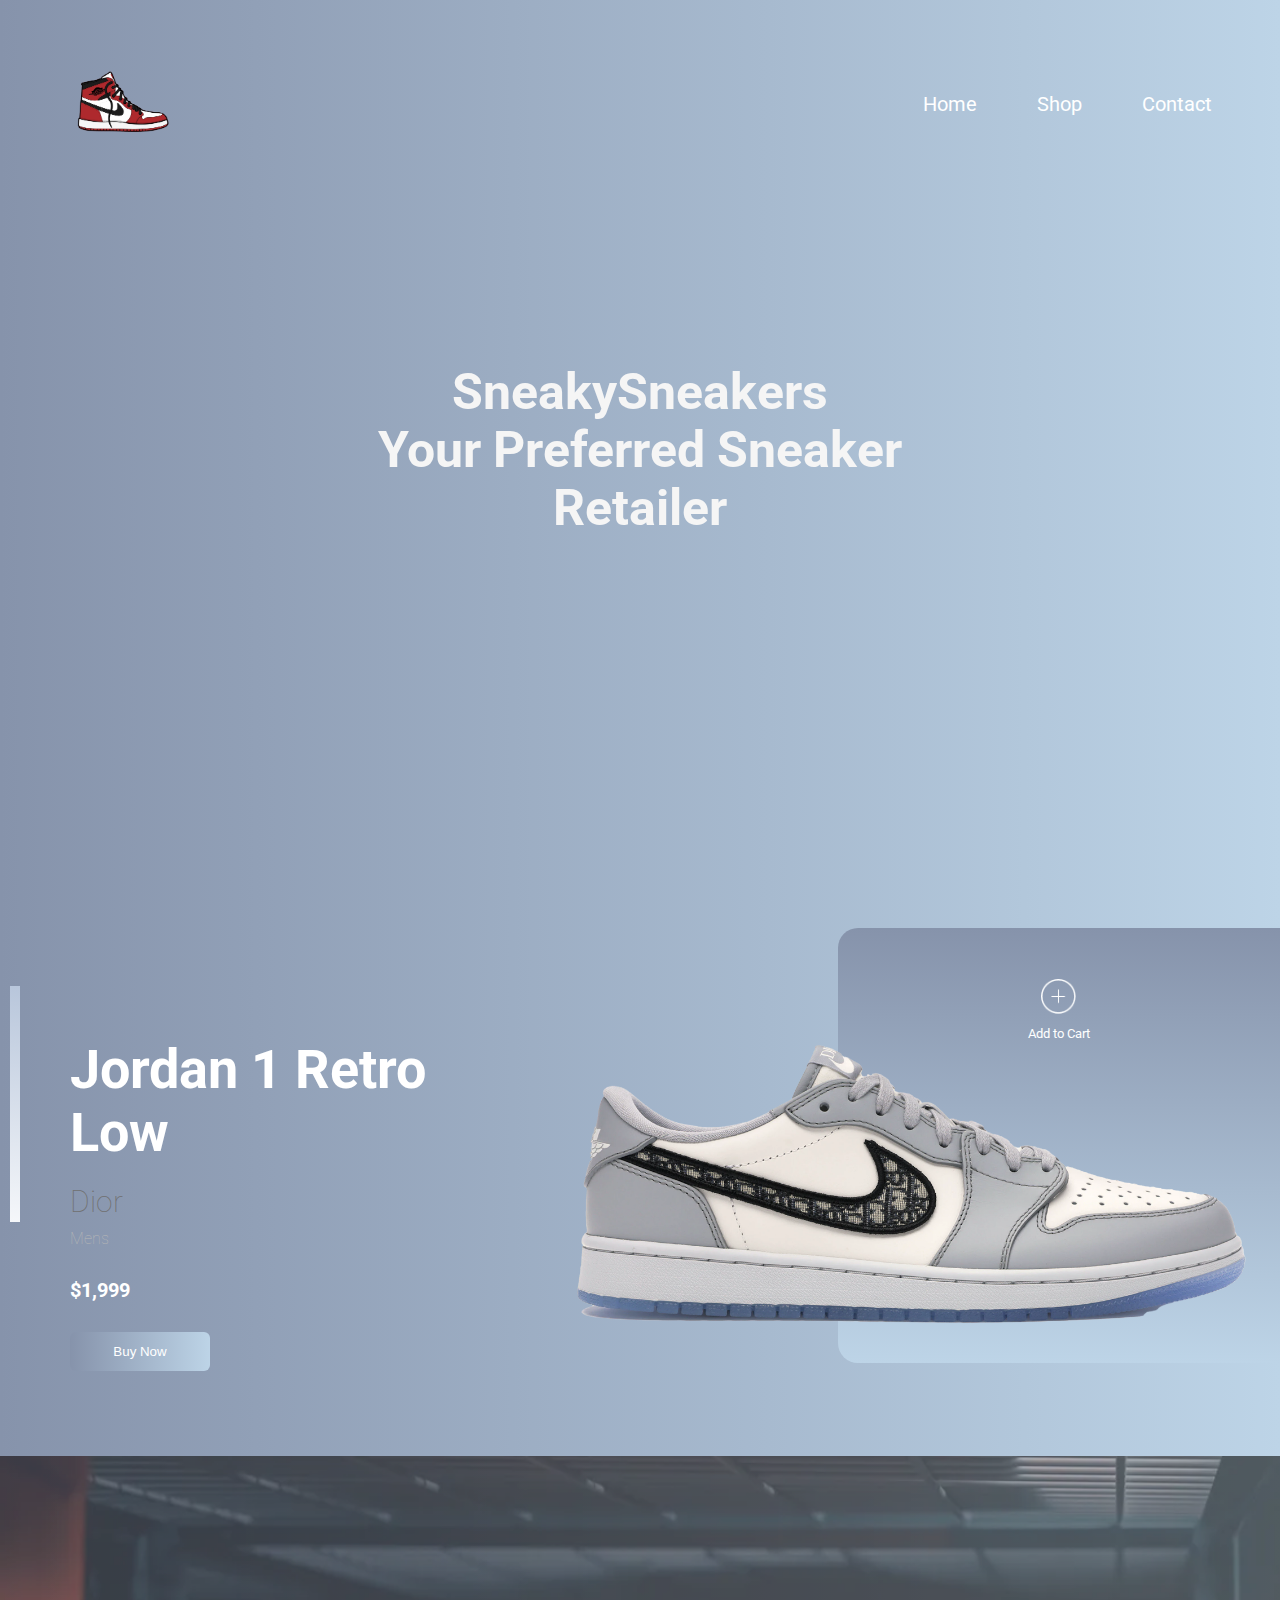
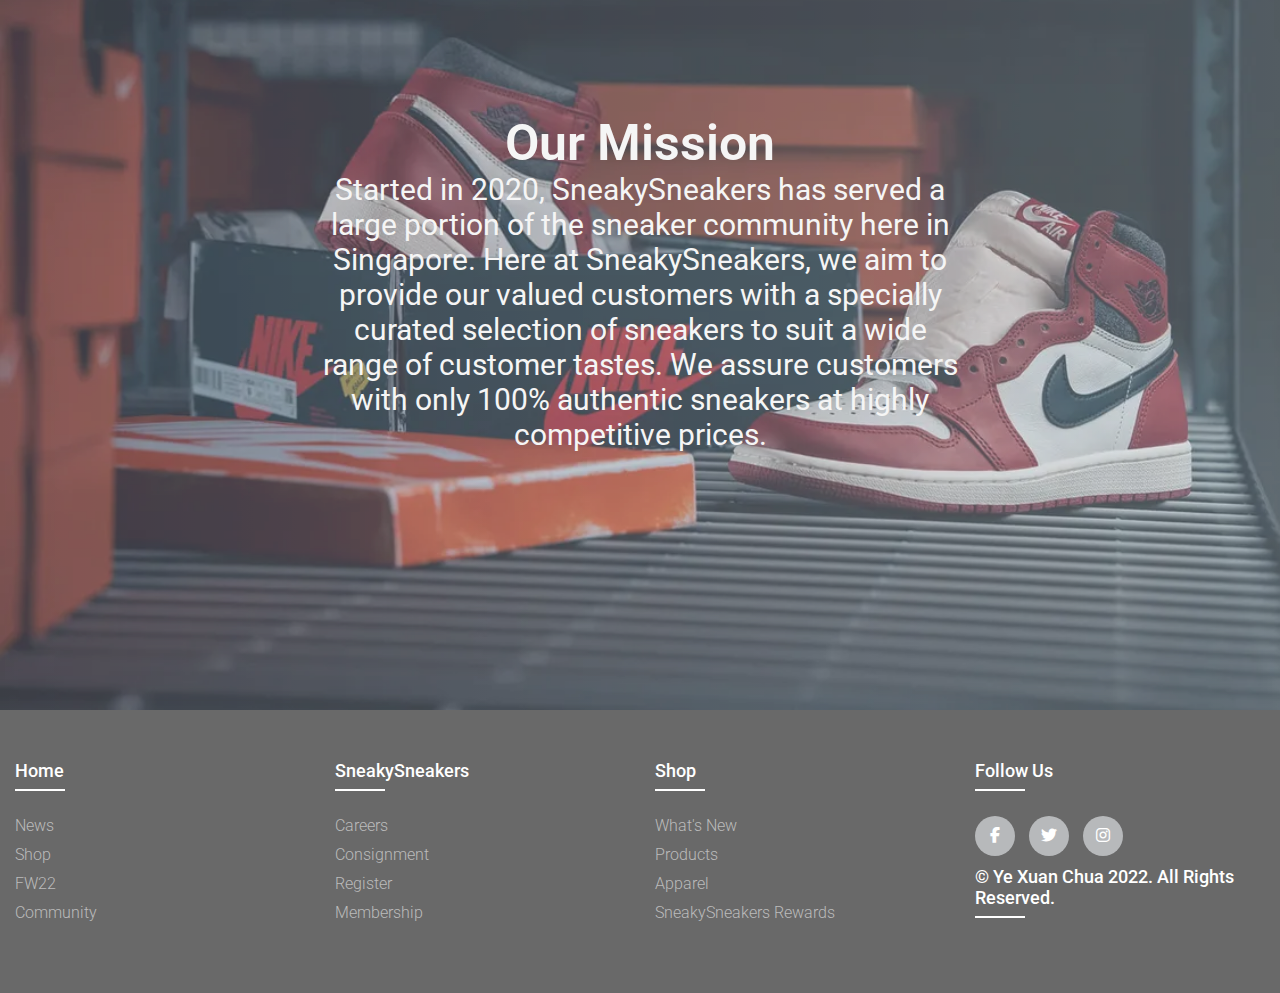
==== commit 11ad2ed0: "update 30/11" ====
--- a/index.html
+++ b/index.html
@@ -30,7 +30,7 @@
     <img src="IMGs\jordan 1 collection background.jpg" class="introjpg">
     <!------------------------- NAVIGATION BAR ------------------------------------>
     <nav class="navbar">
-	  <div class="brand-title"><img src="IMGs/jordan-1-icon.png" style="width: 10%"></div>
+      <a href="#"><img src="IMGs/jordan-1-icon.png" class="brandlogo"></a>
 		<a href="#" class="toggle-button">
 			<span class="bar"></span>
 			<span class="bar"></span>
@@ -52,9 +52,9 @@
         <h3>Dior</h3>
         <p>Mens</p>
         <h4>$1,999</h4>
-        <button type="button">
+        <a href="shop.html"><button type="button">
           Buy Now<img src="IMGs/arrow.png" alt="" />
-        </button>
+        </button></a>
       </div>
       <div class="col-2">
         <img
--- a/style.css
+++ b/style.css
@@ -45,9 +45,8 @@
   padding: 3% 3%;
 }
 
-.brand-title {
-	font-size: 25px;
-	margin: 10px;
+.brandlogo {
+	width: 20%;
 }
 
 .navbar-links ul{
@@ -79,6 +78,7 @@
 	justify-content: space-between;
 	width: 30px;
 	height: 21px;
+  margin-top: 5%;
 }
 
 .toggle-button .bar{
@@ -136,6 +136,7 @@
   border-radius: 6px;
   cursor: pointer;
   transition: width 0.5s;
+  text-decoration: none;
 }
 button img {
   width: 30px;
@@ -190,6 +191,7 @@
   color: white;
   cursor: pointer;
 }
+
 .mission {
   position: relative;
   text-align: center;
@@ -221,6 +223,8 @@
 .companyname {
   color: white;
 }
+
+
 .shopSec {
   margin-top: 10px;
   padding: 10px 20px;
@@ -525,7 +529,8 @@
         align-items: center;
         margin: 100px 0;
       }
-
+      
+    
       .mission_head {
         font-size: 30px;
         font-weight: 600;
@@ -577,11 +582,29 @@
     /*--------------------NAVBAR-------------------------*/
 	  
     /*-----------------INDEX--------------------------*/
+    .brandlogo {
+      width: 10%;
+    }
+
     .row{
       display: flex;
       justify-content: space-between;
       align-items: center;
       margin-top: 450px;
+    }
+
+    .intro-text {
+      position: absolute;
+      top: 30%;
+      left: 50%;
+      transform: translate(-50%, -50%);
+      color: whitesmoke;
+      text-align: center;
+    }
+
+    .intro-text p {
+      font-size: 30px;
+      font-weight: bolder;
     }
 
     .introvid{
--- a/style.css
+++ b/style.css
@@ -45,9 +45,8 @@
   padding: 3% 3%;
 }
 
-.brand-title {
-	font-size: 25px;
-	margin: 10px;
+.brandlogo {
+	width: 20%;
 }
 
 .navbar-links ul{
@@ -79,6 +78,7 @@
 	justify-content: space-between;
 	width: 30px;
 	height: 21px;
+  margin-top: 5%;
 }
 
 .toggle-button .bar{
@@ -136,6 +136,7 @@
   border-radius: 6px;
   cursor: pointer;
   transition: width 0.5s;
+  text-decoration: none;
 }
 button img {
   width: 30px;
@@ -190,6 +191,7 @@
   color: white;
   cursor: pointer;
 }
+
 .mission {
   position: relative;
   text-align: center;
@@ -221,6 +223,8 @@
 .companyname {
   color: white;
 }
+
+
 .shopSec {
   margin-top: 10px;
   padding: 10px 20px;
@@ -525,7 +529,8 @@
         align-items: center;
         margin: 100px 0;
       }
-
+      
+    
       .mission_head {
         font-size: 30px;
         font-weight: 600;
@@ -577,11 +582,29 @@
     /*--------------------NAVBAR-------------------------*/
 	  
     /*-----------------INDEX--------------------------*/
+    .brandlogo {
+      width: 10%;
+    }
+
     .row{
       display: flex;
       justify-content: space-between;
       align-items: center;
       margin-top: 450px;
+    }
+
+    .intro-text {
+      position: absolute;
+      top: 30%;
+      left: 50%;
+      transform: translate(-50%, -50%);
+      color: whitesmoke;
+      text-align: center;
+    }
+
+    .intro-text p {
+      font-size: 30px;
+      font-weight: bolder;
     }
 
     .introvid{
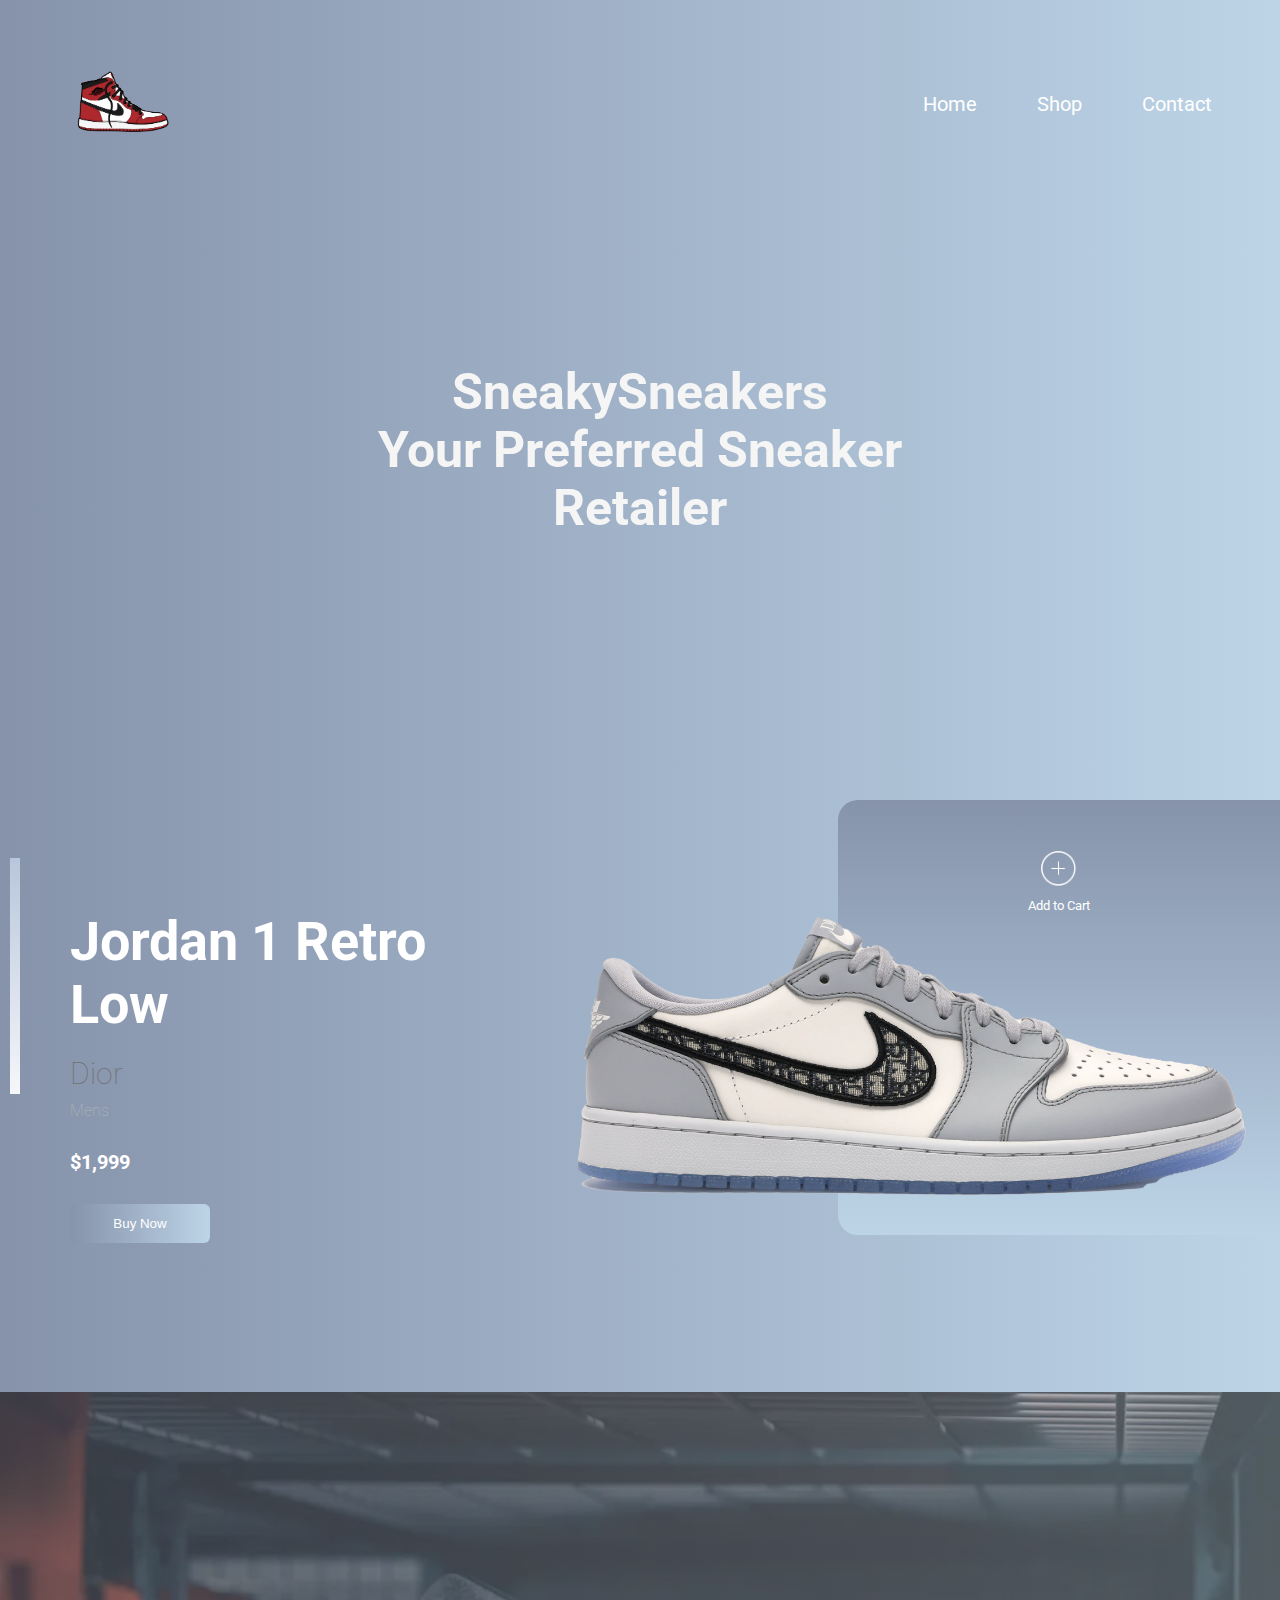
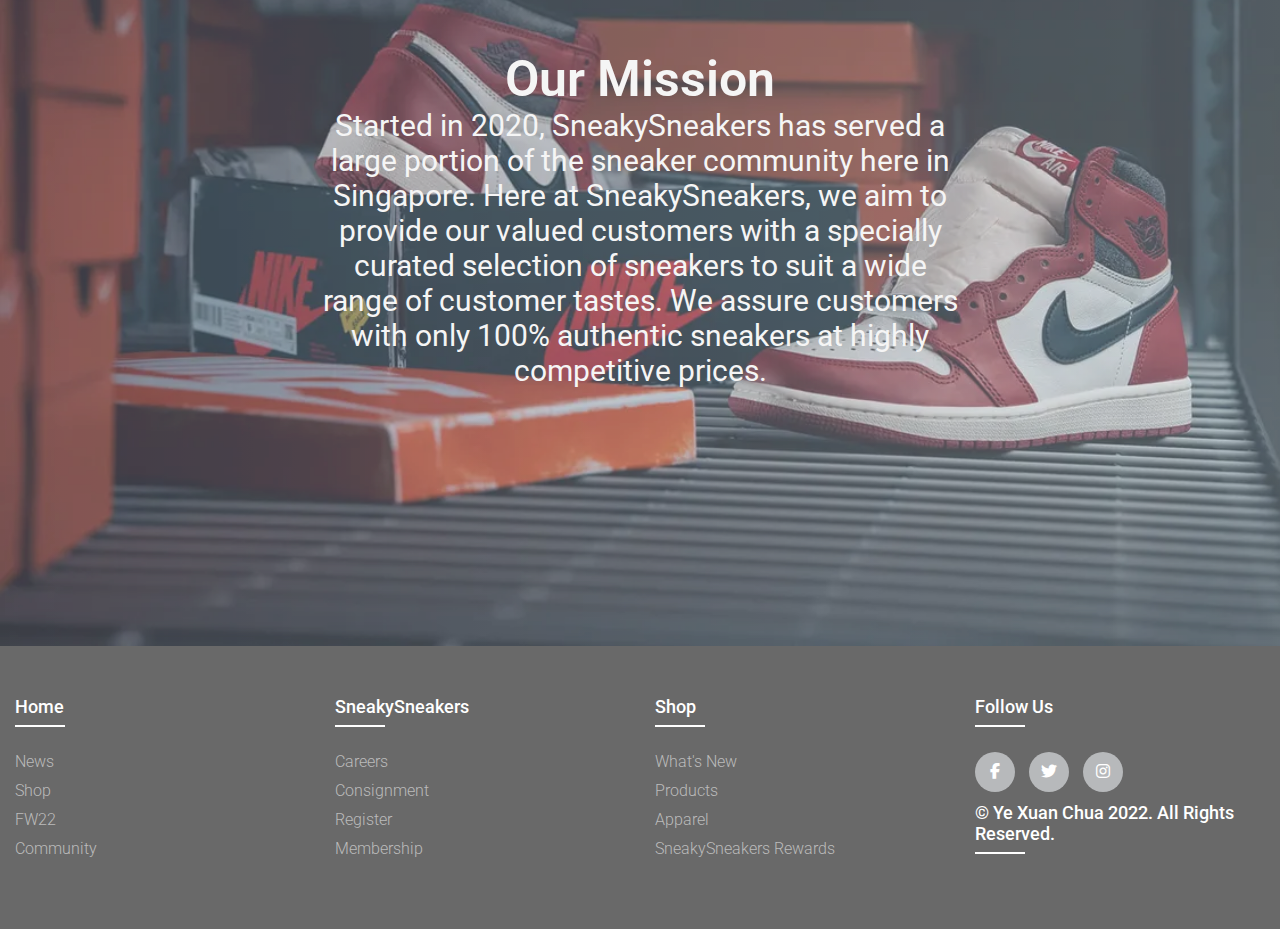
==== commit 9528ecff: "update 1/12 -1" ====
--- a/index.html
+++ b/index.html
@@ -71,7 +71,8 @@
       </div>
     </div>
     <div class="mission">
-      <img src="IMGs\lost and found.png" alt="" class="backpic">
+      <img src="IMGs/lost and found.png" alt="" class="backpic">
+      <img src="IMGs/jordan 1 dior wallpaper.png" alt="" class="backpic2">
       <div class="mission_txt">
         <p class="mission_head">Our Mission</p>
           <p class="mission_body">Started in 2020, SneakySneakers has served a large portion of the
--- a/style.css
+++ b/style.css
@@ -20,6 +20,7 @@
 .introjpg
 {
   display: none;
+
 }
 
 
@@ -36,6 +37,8 @@
   font-size: 50px;
   font-weight: bolder;
 }
+
+
 /* ------------------- NAVIGATION BAR ------------------ */
 .navbar {
 	display: flex;
@@ -97,8 +100,8 @@
   display: flex;
   justify-content: space-between;
   align-items: center;
-  padding-top: 5%;
-	margin-top: 50%;
+	margin-top: 45%;
+  margin-bottom: 5%;
 }
 .col-1 {
   padding: 20px 20px;
@@ -219,6 +222,10 @@
   font-size: 30px;
   font-weight: 400;
 }
+
+.backpic2{
+  display: none;
+}
 /* ------------------------- SHOP ---------------------- */
 .companyname {
   color: white;
@@ -343,7 +350,7 @@
 }
 .contactContain .contactInfo {
   width: 50%;
-  display: flex;
+  display: grid;
   flex-direction: column;
 }
 .contactContain .contactInfo .cBox {
@@ -523,23 +530,94 @@
 		display: flex;
 	}
       /*-----------------INDEX--------------------------*/
+      .brandlogo {
+        width: 25%;
+      }
+  
       .row{
-        display: flex;
-        justify-content: space-between;
-        align-items: center;
-        margin: 100px 0;
-      }
-      
-    
+        flex-direction: column-reverse;
+        margin-top: 400px;
+      }
+  
+      .col-2{
+        flex-basis: 100%;
+        margin-bottom: 20px;
+      }
+  
+      .col-2 .jordan1 {
+        width: 77%;
+      }
+      .color-box {
+        transform: translateX(20px);
+      }
+  
+      .col-1{
+        flex-basis: 100%;
+        margin-bottom: 30px;
+      }
+  
+      .col-1 h2{
+        font-size: 35px;
+      }
+  
+      .col-1 h3{
+        font-size: 20px;
+      }
+  
+      .add-btn img {
+        width: 35px;
+        margin-bottom: 5px;
+      }
+  
+      .intro-text {
+        position: absolute;
+        top: 30%;
+        left: 50%;
+        transform: translate(-50%, -50%);
+        color: whitesmoke;
+        text-align: center;
+      }
+  
+      .intro-text p {
+        font-size: 35px;
+        font-weight: bolder;
+      }
+  
+      .introvid{
+        display: none;
+  
+      }
+  
+      .introjpg{
+        width: 100%;
+        position: absolute;
+        z-index: -2;
+        display: unset;
+        opacity: 0.3;
+      }
+  
       .mission_head {
-        font-size: 30px;
-        font-weight: 600;
+        font-size: 40px;
+        font-weight: 800;
+        margin-bottom: 10px;
       }
       .mission_body {
         font-size: 20px;
-        font-weight: 400;
-      }
-  
+        font-weight: 500;
+        width: 100%;
+      }
+  
+      .mission_txt{
+        width: 85%;
+      }
+  
+      .backpic{
+        display: none;
+      }
+  
+      .backpic2 {
+        display: unset;
+      }
       /*-----------------SHOP--------------------------*/
       .shopSec {
         margin-top: 10px;
@@ -547,12 +625,14 @@
         z-index: -1;
       }
       .sheading {
-        font-size: 30px;
+        text-align: center;
+        padding: 10px 0 30px 0;
+        color: white;
       }
       .shopProducts {
         display: grid;
         grid-template-columns: 1fr;
-        grid-gap: 35px;
+        grid-gap: 20px;
       }
   
       .shopCard {
@@ -569,8 +649,42 @@
         font-size: 30px;
         color: white;
       }
+  
       /*---------------CONTACT---------------------*/
-
+      .contact {
+        padding: 30px;
+  
+      }
+  
+      .content{
+        width: 100%;
+      }
+  
+  
+      .contactContain .contactForm,
+      .contactContain .contactInfo{
+        width: 100%;
+      }
+  
+      .contactInfo{
+        margin-bottom: 20px;
+      }
+  
+      .contactContain{ 
+        display: grid; 
+        grid-template-columns: 1fr; 
+   
+      }
+  
+      .contact .contactUs {
+        font-size: 35px;
+        font-weight: 1000;
+      }
+      .contact .contactP {
+        font-size: 19px;
+        font-weight: 300;
+  
+      }
       /*-----------------FOOTER----------------------*/
       .footer-col {
         width: 50%;
@@ -583,14 +697,42 @@
 	  
     /*-----------------INDEX--------------------------*/
     .brandlogo {
-      width: 10%;
+      width: 27%;
     }
 
     .row{
-      display: flex;
-      justify-content: space-between;
-      align-items: center;
-      margin-top: 450px;
+      flex-direction: column-reverse;
+      margin-top: 400px;
+    }
+
+    .col-2{
+      flex-basis: 100%;
+      margin-bottom: 20px;
+    }
+
+    .col-2 .jordan1 {
+      width: 77%;
+    }
+    .color-box {
+      transform: translateX(0px);
+    }
+
+    .col-1{
+      flex-basis: 100%;
+      margin-bottom: 30px;
+    }
+
+    .col-1 h2{
+      font-size: 35px;
+    }
+
+    .col-1 h3{
+      font-size: 20px;
+    }
+
+    .add-btn img {
+      width: 35px;
+      margin-bottom: 5px;
     }
 
     .intro-text {
@@ -603,7 +745,7 @@
     }
 
     .intro-text p {
-      font-size: 30px;
+      font-size: 35px;
       font-weight: bolder;
     }
 
@@ -617,15 +759,31 @@
       position: absolute;
       z-index: -2;
       display: unset;
+      opacity: 0.3;
     }
 
     .mission_head {
+      font-size: 40px;
+      font-weight: 800;
+      margin-bottom: 10px;
+    }
+    .mission_body {
       font-size: 20px;
-      font-weight: 600;
-    }
-    .mission_body {
-      font-size: 13px;
-      font-weight: 400;
+      font-weight: 500;
+      width: 100%;
+    }
+
+    .mission_txt{
+      width: 85%;
+    }
+
+    .backpic{
+      display: none;
+    }
+
+    .backpic2 {
+      display: unset;
+      opacity: 0.1;
     }
     /*-----------------SHOP--------------------------*/
     .shopSec {
@@ -637,6 +795,7 @@
       text-align: center;
       padding: 10px 0 30px 0;
       color: white;
+      font-size: 37px;
     }
     .shopProducts {
       display: grid;
@@ -661,10 +820,38 @@
 
     /*---------------CONTACT---------------------*/
     .contact {
-      padding: 50px;
-    }
-    .container {
-      flex-direction: column;
+      padding: 30px;
+
+    }
+
+    .content{
+      width: 100%;
+    }
+
+
+    .contactContain .contactForm,
+    .contactContain .contactInfo{
+      width: 100%;
+    }
+
+    .contactInfo{
+      margin-bottom: 20px;
+    }
+
+    .contactContain{ 
+      display: grid; 
+      grid-template-columns: 1fr; 
+ 
+    }
+
+    .contact .contactUs {
+      font-size: 35px;
+      font-weight: 1000;
+    }
+    .contact .contactP {
+      font-size: 19px;
+      font-weight: 300;
+
     }
     /*-----------------FOOTER----------------------*/
     .footer-col {
--- a/style.css
+++ b/style.css
@@ -20,6 +20,7 @@
 .introjpg
 {
   display: none;
+
 }
 
 
@@ -36,6 +37,8 @@
   font-size: 50px;
   font-weight: bolder;
 }
+
+
 /* ------------------- NAVIGATION BAR ------------------ */
 .navbar {
 	display: flex;
@@ -97,8 +100,8 @@
   display: flex;
   justify-content: space-between;
   align-items: center;
-  padding-top: 5%;
-	margin-top: 50%;
+	margin-top: 45%;
+  margin-bottom: 5%;
 }
 .col-1 {
   padding: 20px 20px;
@@ -219,6 +222,10 @@
   font-size: 30px;
   font-weight: 400;
 }
+
+.backpic2{
+  display: none;
+}
 /* ------------------------- SHOP ---------------------- */
 .companyname {
   color: white;
@@ -343,7 +350,7 @@
 }
 .contactContain .contactInfo {
   width: 50%;
-  display: flex;
+  display: grid;
   flex-direction: column;
 }
 .contactContain .contactInfo .cBox {
@@ -523,23 +530,94 @@
 		display: flex;
 	}
       /*-----------------INDEX--------------------------*/
+      .brandlogo {
+        width: 25%;
+      }
+  
       .row{
-        display: flex;
-        justify-content: space-between;
-        align-items: center;
-        margin: 100px 0;
-      }
-      
-    
+        flex-direction: column-reverse;
+        margin-top: 400px;
+      }
+  
+      .col-2{
+        flex-basis: 100%;
+        margin-bottom: 20px;
+      }
+  
+      .col-2 .jordan1 {
+        width: 77%;
+      }
+      .color-box {
+        transform: translateX(20px);
+      }
+  
+      .col-1{
+        flex-basis: 100%;
+        margin-bottom: 30px;
+      }
+  
+      .col-1 h2{
+        font-size: 35px;
+      }
+  
+      .col-1 h3{
+        font-size: 20px;
+      }
+  
+      .add-btn img {
+        width: 35px;
+        margin-bottom: 5px;
+      }
+  
+      .intro-text {
+        position: absolute;
+        top: 30%;
+        left: 50%;
+        transform: translate(-50%, -50%);
+        color: whitesmoke;
+        text-align: center;
+      }
+  
+      .intro-text p {
+        font-size: 35px;
+        font-weight: bolder;
+      }
+  
+      .introvid{
+        display: none;
+  
+      }
+  
+      .introjpg{
+        width: 100%;
+        position: absolute;
+        z-index: -2;
+        display: unset;
+        opacity: 0.3;
+      }
+  
       .mission_head {
-        font-size: 30px;
-        font-weight: 600;
+        font-size: 40px;
+        font-weight: 800;
+        margin-bottom: 10px;
       }
       .mission_body {
         font-size: 20px;
-        font-weight: 400;
-      }
-  
+        font-weight: 500;
+        width: 100%;
+      }
+  
+      .mission_txt{
+        width: 85%;
+      }
+  
+      .backpic{
+        display: none;
+      }
+  
+      .backpic2 {
+        display: unset;
+      }
       /*-----------------SHOP--------------------------*/
       .shopSec {
         margin-top: 10px;
@@ -547,12 +625,14 @@
         z-index: -1;
       }
       .sheading {
-        font-size: 30px;
+        text-align: center;
+        padding: 10px 0 30px 0;
+        color: white;
       }
       .shopProducts {
         display: grid;
         grid-template-columns: 1fr;
-        grid-gap: 35px;
+        grid-gap: 20px;
       }
   
       .shopCard {
@@ -569,8 +649,42 @@
         font-size: 30px;
         color: white;
       }
+  
       /*---------------CONTACT---------------------*/
-
+      .contact {
+        padding: 30px;
+  
+      }
+  
+      .content{
+        width: 100%;
+      }
+  
+  
+      .contactContain .contactForm,
+      .contactContain .contactInfo{
+        width: 100%;
+      }
+  
+      .contactInfo{
+        margin-bottom: 20px;
+      }
+  
+      .contactContain{ 
+        display: grid; 
+        grid-template-columns: 1fr; 
+   
+      }
+  
+      .contact .contactUs {
+        font-size: 35px;
+        font-weight: 1000;
+      }
+      .contact .contactP {
+        font-size: 19px;
+        font-weight: 300;
+  
+      }
       /*-----------------FOOTER----------------------*/
       .footer-col {
         width: 50%;
@@ -583,14 +697,42 @@
 	  
     /*-----------------INDEX--------------------------*/
     .brandlogo {
-      width: 10%;
+      width: 27%;
     }
 
     .row{
-      display: flex;
-      justify-content: space-between;
-      align-items: center;
-      margin-top: 450px;
+      flex-direction: column-reverse;
+      margin-top: 400px;
+    }
+
+    .col-2{
+      flex-basis: 100%;
+      margin-bottom: 20px;
+    }
+
+    .col-2 .jordan1 {
+      width: 77%;
+    }
+    .color-box {
+      transform: translateX(0px);
+    }
+
+    .col-1{
+      flex-basis: 100%;
+      margin-bottom: 30px;
+    }
+
+    .col-1 h2{
+      font-size: 35px;
+    }
+
+    .col-1 h3{
+      font-size: 20px;
+    }
+
+    .add-btn img {
+      width: 35px;
+      margin-bottom: 5px;
     }
 
     .intro-text {
@@ -603,7 +745,7 @@
     }
 
     .intro-text p {
-      font-size: 30px;
+      font-size: 35px;
       font-weight: bolder;
     }
 
@@ -617,15 +759,31 @@
       position: absolute;
       z-index: -2;
       display: unset;
+      opacity: 0.3;
     }
 
     .mission_head {
+      font-size: 40px;
+      font-weight: 800;
+      margin-bottom: 10px;
+    }
+    .mission_body {
       font-size: 20px;
-      font-weight: 600;
-    }
-    .mission_body {
-      font-size: 13px;
-      font-weight: 400;
+      font-weight: 500;
+      width: 100%;
+    }
+
+    .mission_txt{
+      width: 85%;
+    }
+
+    .backpic{
+      display: none;
+    }
+
+    .backpic2 {
+      display: unset;
+      opacity: 0.1;
     }
     /*-----------------SHOP--------------------------*/
     .shopSec {
@@ -637,6 +795,7 @@
       text-align: center;
       padding: 10px 0 30px 0;
       color: white;
+      font-size: 37px;
     }
     .shopProducts {
       display: grid;
@@ -661,10 +820,38 @@
 
     /*---------------CONTACT---------------------*/
     .contact {
-      padding: 50px;
-    }
-    .container {
-      flex-direction: column;
+      padding: 30px;
+
+    }
+
+    .content{
+      width: 100%;
+    }
+
+
+    .contactContain .contactForm,
+    .contactContain .contactInfo{
+      width: 100%;
+    }
+
+    .contactInfo{
+      margin-bottom: 20px;
+    }
+
+    .contactContain{ 
+      display: grid; 
+      grid-template-columns: 1fr; 
+ 
+    }
+
+    .contact .contactUs {
+      font-size: 35px;
+      font-weight: 1000;
+    }
+    .contact .contactP {
+      font-size: 19px;
+      font-weight: 300;
+
     }
     /*-----------------FOOTER----------------------*/
     .footer-col {
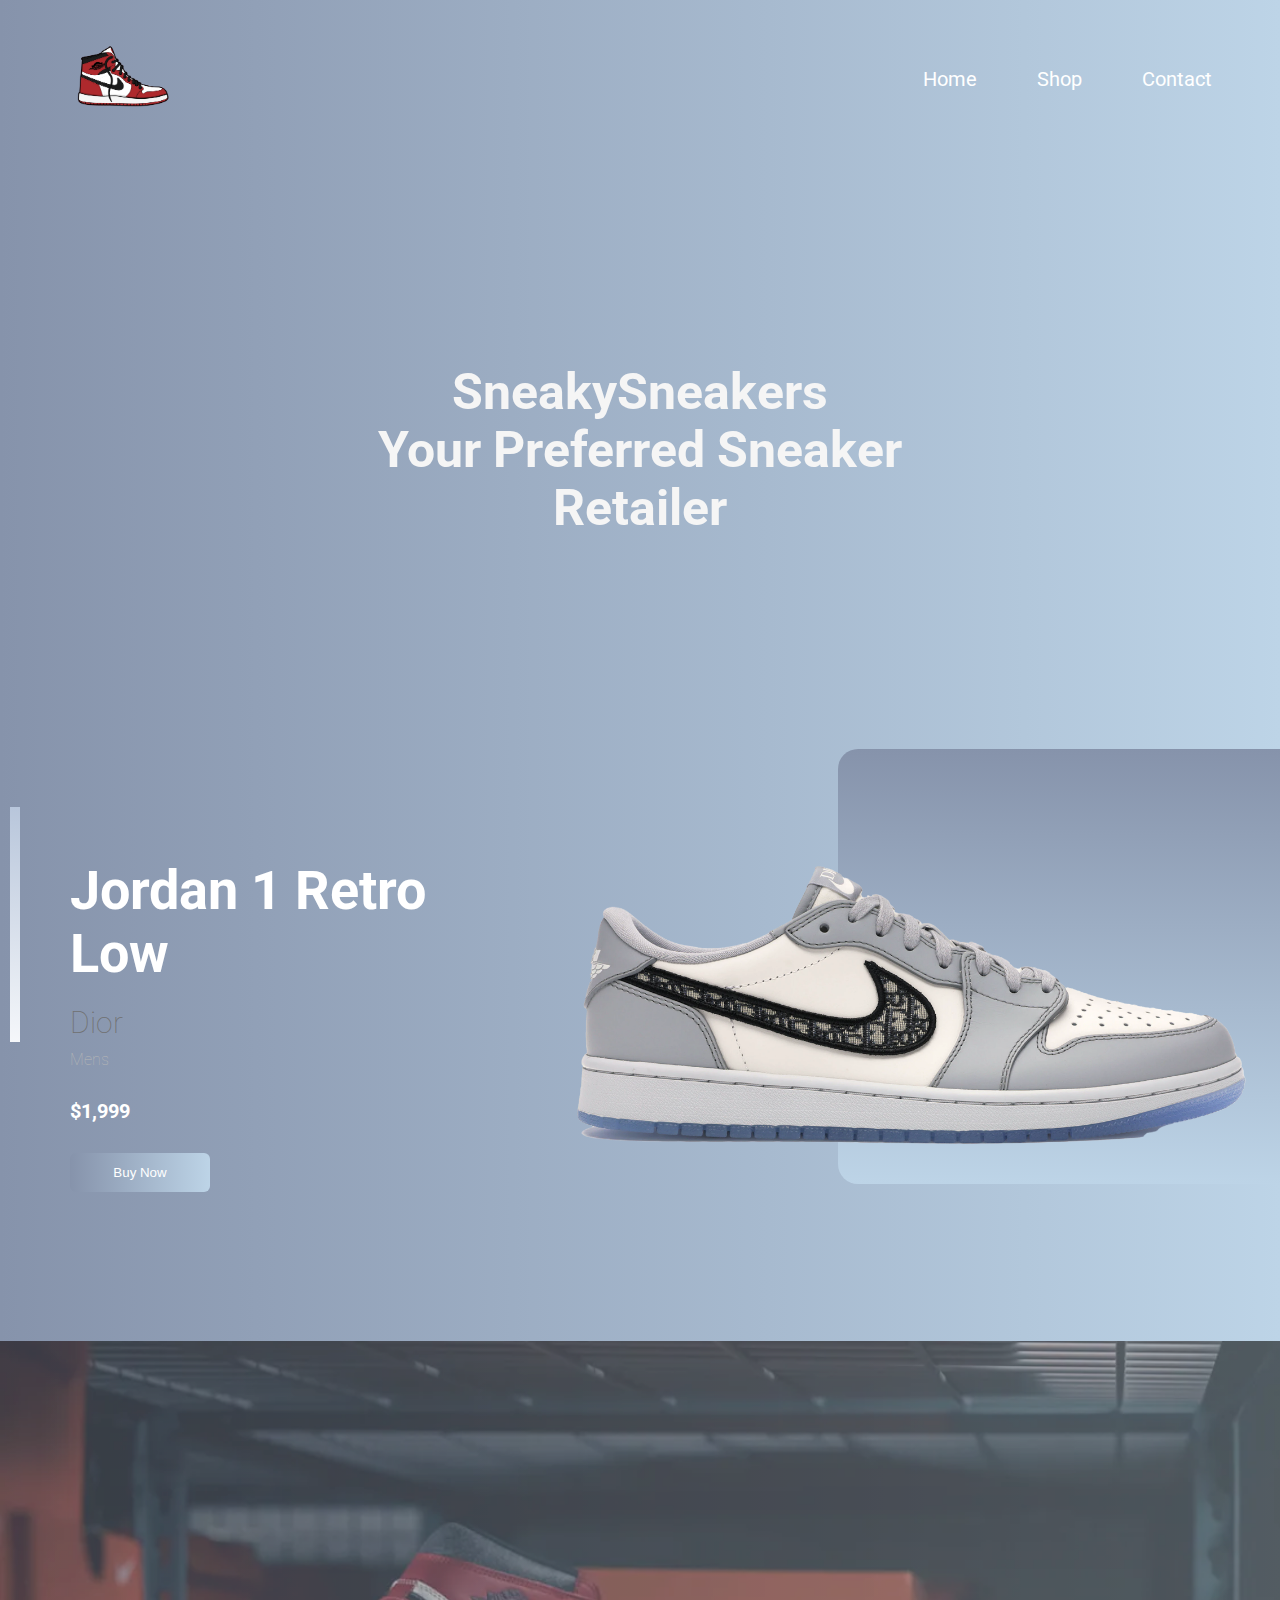
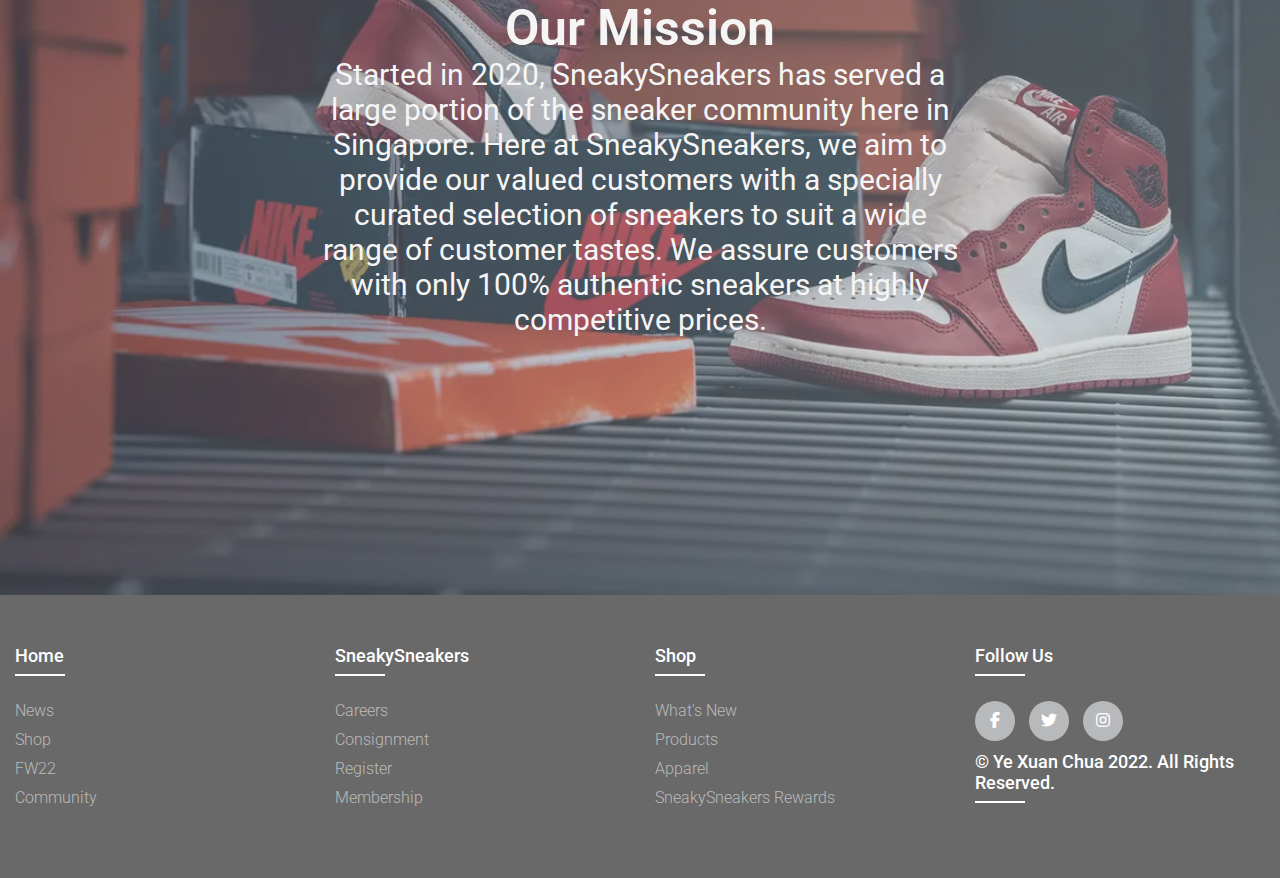
==== commit 37cffaa6: "update 2/12" ====
--- a/index.html
+++ b/index.html
@@ -1,283 +1,126 @@
 <!DOCTYPE html>
 <html lang="en">
-  <head>
-    <meta charset="UTF-8" />
-    <meta name="viewport" content="width=device-width, initial-scale=1.0" />
-    <link rel="preconnect" href="https://fonts.googleapis.com" />
-    <link rel="preconnect" href="https://fonts.gstatic.com" crossorigin />
-    <link
-      href="https://fonts.googleapis.com/css2?family=Roboto:wght@300;400&display=swap"
-      rel="stylesheet"
-    /><script src= "main.js" defer></script>
-    <link
-      rel="stylesheet"
-      type="text/css"
-      href="https://cdnjs.cloudflare.com/ajax/libs/font-awesome/6.2.0/css/all.min.css"
-    />
 
-    <!--CSS-->
-    <link rel="stylesheet" href="style.css" />
-	  
-    <title>sneakysneakers_home</title>
-  </head>
-  <body>
-    <div class="intro-text">
-      <p>SneakySneakers <br>
-        Your Preferred Sneaker Retailer
-      </p>
+<head>
+  <meta charset="UTF-8">
+  <meta name="viewport" content="width=device-width, initial-scale=1.0">
+  <link rel="preconnect" href="https://fonts.googleapis.com">
+  <link rel="preconnect" href="https://fonts.gstatic.com" crossorigin>
+  <link href="https://fonts.googleapis.com/css2?family=Roboto:wght@300;400&display=swap" rel="stylesheet">
+  <script src="main.js" defer></script>
+  <link rel="stylesheet" type="text/css"
+    href="https://cdnjs.cloudflare.com/ajax/libs/font-awesome/6.2.0/css/all.min.css">
+
+  <!--CSS-->
+  <link rel="stylesheet" href="style.css">
+  <link rel="shortcut icon" href="IMGs/jordan-1-icon.png" type="image/x-">
+  <title>sneakysneakers_home</title>
+</head>
+
+<body>
+  <div class="intro-text">
+    <p>SneakySneakers <br>
+      Your Preferred Sneaker Retailer
+    </p>
+  </div>
+  <video src="IMGs/Jordan1-intro-edited.mp4" loop autoplay muted class="introvid"></video>
+  <img src="IMGs/jordan1-collection.jpg" class="introjpg" alt="">
+  <!--======================= NAVIGATION BAR ==================================-->
+  <nav class="navbar">
+    <a href="#"><img src="IMGs/jordan-1-icon.png" class="brandlogo" alt=""></a>
+    <a href="#" class="toggle-button">
+      <span class="bar"></span>
+      <span class="bar"></span>
+      <span class="bar"></span>
+    </a>
+    <div class="navbar-links">
+      <ul>
+        <li><a href="index.html">Home</a></li>
+        <li><a href="shop.html">Shop</a></li>
+        <li><a href="contact.html">Contact</a></li>
+      </ul>
     </div>
-	  <video src="IMGs/Jordan 1 intro-edited.mp4" loop autoplay muted class="introvid"></video>
-    <img src="IMGs\jordan 1 collection background.jpg" class="introjpg">
-    <!------------------------- NAVIGATION BAR ------------------------------------>
-    <nav class="navbar">
-      <a href="#"><img src="IMGs/jordan-1-icon.png" class="brandlogo"></a>
-		<a href="#" class="toggle-button">
-			<span class="bar"></span>
-			<span class="bar"></span>
-			<span class="bar"></span>
-		</a>
-		<div class="navbar-links">
-		<ul>
-			<li><a href="index.html">Home</a></li>
-			<li><a href="shop.html">Shop</a></li>
-			<li><a href="contact.html">Contact</a></li>
-			</ul>
-		</div>	
-	  </nav>
-    <!------------------------- CONTENTS ------------------------------------>
-	  
-	  <div class="row">
-      <div class="col-1">
-        <h2>Jordan 1 Retro Low</h2>
-        <h3>Dior</h3>
-        <p>Mens</p>
-        <h4>$1,999</h4>
-        <a href="shop.html"><button type="button">
-          Buy Now<img src="IMGs/arrow.png" alt="" />
-        </button></a>
+  </nav>
+  <!--============================= CONTENTS ==================================-->
+
+  <div class="row">
+    <div class="col-1">
+      <h2>Jordan 1 Retro Low</h2>
+      <h3>Dior</h3>
+      <p>Mens</p>
+      <h4>$1,999</h4>
+      <a href="shop.html">
+        <button type="button">Buy Now<img src="IMGs/arrow.png" alt=""></button>
+      </a>
+    </div>
+    <div class="col-2">
+      <img src="IMGs/Air-Jordan-1-Retro-Low-Dior-Product-editied.png" alt="" class="jordan1">
+      <div class="color-box">
+
       </div>
-      <div class="col-2">
-        <img
-          src="IMGs/Air-Jordan-1-Retro-Low-Dior-Product-editied.png"
-          alt=""
-          class="jordan1"
-        />
-        <div class="color-box">
-          <div class="add-btn">
-            <img src="IMGs/add.png" alt=""/>
-            <p><small>Add to Cart</small></p>
+    </div>
+  </div>
+  <div class="mission">
+    <img src="IMGs/lost-and-found.png" alt="" class="backpic">
+    <img src="IMGs/dior-j1-wallpaper.png" alt="" class="backpic2">
+    <div class="mission_txt">
+      <p class="mission_head">Our Mission</p>
+      <p class="mission_body">Started in 2020, SneakySneakers has served a large portion of the
+        sneaker community here in Singapore. Here at SneakySneakers, we aim to
+        provide our valued customers with a specially curated selection of
+        sneakers to suit a wide range of customer tastes. We assure customers
+        with only 100% authentic sneakers at highly competitive prices.</p>
+    </div>
+
+  </div>
+
+
+  <!--========================== FOOTER =====================================-->
+
+  <footer class="footer">
+    <div class="container_1">
+      <div class="row_1">
+        <div class="footer-col">
+          <h4>Home</h4>
+          <ul>
+            <li><a href="#">News</a></li>
+            <li><a href="#">Shop</a></li>
+            <li><a href="#">FW22</a></li>
+            <li><a href="#">Community</a></li>
+          </ul>
+        </div>
+        <div class="footer-col">
+          <h4>SneakySneakers</h4>
+          <ul>
+            <li><a href="#">Careers</a></li>
+            <li><a href="#">Consignment</a></li>
+            <li><a href="#">Register</a></li>
+            <li><a href="#">Membership</a></li>
+          </ul>
+        </div>
+        <div class="footer-col">
+          <h4>Shop</h4>
+          <ul>
+            <li><a href="#">What's new</a></li>
+            <li><a href="#">Products</a></li>
+            <li><a href="#">Apparel</a></li>
+            <li><a href="#">SneakySneakers Rewards</a></li>
+          </ul>
+        </div>
+        <div class="footer-col">
+          <h4>Follow Us</h4>
+          <div class="social-links">
+            <a href="#"><i class="fab fa-facebook-f"></i></a>
+            <a href="#"><i class="fab fa-twitter"></i></a>
+            <a href="#"><i class="fab fa-instagram"></i></a>
           </div>
+          <h4 class="copyright">
+            &copy; Ye Xuan Chua 2022. All rights reserved.
+          </h4>
         </div>
       </div>
     </div>
-    <div class="mission">
-      <img src="IMGs/lost and found.png" alt="" class="backpic">
-      <img src="IMGs/jordan 1 dior wallpaper.png" alt="" class="backpic2">
-      <div class="mission_txt">
-        <p class="mission_head">Our Mission</p>
-          <p class="mission_body">Started in 2020, SneakySneakers has served a large portion of the
-          sneaker community here in Singapore. Here at SneakySneakers, we aim to
-          provide our valued customers with a specially curated selection of
-          sneakers to suit a wide range of customer tastes. We assure customers
-          with only 100% authentic sneakers at highly competitive prices.</p>
-      </div>
+  </footer>
+</body>
 
-      </div>
-
-
-    <!------------------------- FOOTER ------------------------------------>
-
-    <footer class="footer">
-      <div class="container_1">
-        <div class="row_1">
-          <div class="footer-col">
-            <h4>Home</h4>
-            <ul>
-              <li><a href="#">News</a></li>
-              <li><a href="#">Shop</a></li>
-              <li><a href="#">FW22</a></li>
-              <li><a href="#">Community</a></li>
-            </ul>
-          </div>
-          <div class="footer-col">
-            <h4>SneakySneakers</h4>
-            <ul>
-              <li><a href="#">Careers</a></li>
-              <li><a href="#">Consignment</a></li>
-              <li><a href="#">Register</a></li>
-              <li><a href="#">Membership</a></li>
-            </ul>
-          </div>
-          <div class="footer-col">
-            <h4>Shop</h4>
-            <ul>
-              <li><a href="#">What's new</a></li>
-              <li><a href="#">Products</a></li>
-              <li><a href="#">Apparel</a></li>
-              <li><a href="#">SneakySneakers Rewards</a></li>
-            </ul>
-          </div>
-          <div class="footer-col">
-            <h4>Follow Us</h4>
-            <div class="social-links">
-              <a href="#"><i class="fab fa-facebook-f"></i></a>
-              <a href="#"><i class="fab fa-twitter"></i></a>
-              <a href="#"><i class="fab fa-instagram"></i></a>
-            </div>
-            <h4 class="copyright">
-              &copy; Ye Xuan Chua 2022. All rights reserved.
-            </h4>
-          </div>
-        </div>
-      </div>
-    </footer>
-  </body>
-</html>
-
-<!---------
-<!DOCTYPE html>
-<html lang="en">
-  <head>
-    <meta charset="UTF-8" />
-    <meta name="viewport" content="width=device-width, initial-scale=1.0" />
-    <link rel="preconnect" href="https://fonts.googleapis.com" />
-    <link rel="preconnect" href="https://fonts.gstatic.com" crossorigin />
-    <link
-      href="https://fonts.googleapis.com/css2?family=Roboto:wght@300;400&display=swap"
-      rel="stylesheet"
-    />
-    <link
-      rel="stylesheet"
-      type="text/css"
-      href="https://cdnjs.cloudflare.com/ajax/libs/font-awesome/6.2.0/css/all.min.css"
-    />
-
-   
-    <link rel="stylesheet" href="style.css" />
-    <title>sneakysneakers_home</title>
-  </head>
-  <body>
-   
-    <div class="container">
-      <div class="div-vid">
-        <video
-          src="IMGs/Jordan 1 intro-edited.mp4"
-          loop
-          autoplay
-          muted
-          class="back-gif"
-        ></video>
-      </div>
-      <div class="intro-text">
-        <p>SneakySneakers <br>
-          Your Preferred Sneaker Retailer
-        </p>
-      </div>
-      <div class="navbar">
-        <img
-          src="IMGs/jordan-1-icon.png"
-          alt=""
-          class="icon"
-        />
-        <nav class="nav-bar">
-          <ul id="menuList">
-            <li><a href="index.html">Home</a></li>
-            <li><a href="shop.html">Shop</a></li>
-            <li><a href="contact.html">Contact</a></li>
-          </ul>
-        </nav>
-        <div class="hamburger">
-          <div class="line"></div>
-          <div class="line"></div>
-          <div class="line"></div>
-        </div>
-      </div>
-    </div>
-   
-    <div class="row">
-      <div class="col-1">
-        <h2>Jordan 1 Retro Low</h2>
-        <h3>Dior</h3>
-        <p>Mens</p>
-        <h4>$1,999</h4>
-        <button type="button">
-          Buy Now<img src="IMGs/arrow.png" alt="" />
-        </button>
-      </div>
-      <div class="col-2">
-        <img
-          src="IMGs/Air-Jordan-1-Retro-Low-Dior-Product-editied.png"
-          alt=""
-          class="jordan1"
-        />
-        <div class="color-box">
-          <div class="add-btn">
-            <img src="IMGs/add.png" alt=""/>
-            <p><small>Add to Cart</small></p>
-          </div>
-        </div>
-      </div>
-    </div>
-    <div class="mission">
-      <img src="IMGs\lost and found.png" alt="" class="backpic">
-      <div class="mission_txt">
-        <p class="mission_head">Our Mission</p>
-          <p class="mission_body">Started in 2020, SneakySneakers has served a large portion of the
-          sneaker community here in Singapore. Here at SneakySneakers, we aim to
-          provide our valued customers with a specially curated selection of
-          sneakers to suit a wide range of customer tastes. We assure customers
-          with only 100% authentic sneakers at highly competitive prices.</p>
-      </div>
-
-      </div>
-
-
-   
-
-    <footer class="footer">
-      <div class="container_1">
-        <div class="row_1">
-          <div class="footer-col">
-            <h4>Home</h4>
-            <ul>
-              <li><a href="#">News</a></li>
-              <li><a href="#">Shop</a></li>
-              <li><a href="#">FW22</a></li>
-              <li><a href="#">Community</a></li>
-            </ul>
-          </div>
-          <div class="footer-col">
-            <h4>SneakySneakers</h4>
-            <ul>
-              <li><a href="#">Careers</a></li>
-              <li><a href="#">Consignment</a></li>
-              <li><a href="#">Register</a></li>
-              <li><a href="#">Membership</a></li>
-            </ul>
-          </div>
-          <div class="footer-col">
-            <h4>Shop</h4>
-            <ul>
-              <li><a href="#">What's new</a></li>
-              <li><a href="#">Products</a></li>
-              <li><a href="#">Apparel</a></li>
-              <li><a href="#">SneakySneakers Rewards</a></li>
-            </ul>
-          </div>
-          <div class="footer-col">
-            <h4>Follow Us</h4>
-            <div class="social-links">
-              <a href="#"><i class="fab fa-facebook-f"></i></a>
-              <a href="#"><i class="fab fa-twitter"></i></a>
-              <a href="#"><i class="fab fa-instagram"></i></a>
-            </div>
-            <h4 class="copyright">
-              &copy; Ye Xuan Chua 2022. All rights reserved.
-            </h4>
-          </div>
-        </div>
-      </div>
-    </footer>
-  </body>
-</html> 
---->+</html>--- a/style.css
+++ b/style.css
@@ -1,10 +1,12 @@
 @charset "utf-8";
+
 /* CSS Document */
 * {
   margin: 0;
   padding: 0;
   box-sizing: border-box;
 }
+
 body {
   font-family: "Roboto", sans-serif;
   background: linear-gradient(to right, #8693ab, #bdd4e7);
@@ -17,8 +19,7 @@
   z-index: -2;
 }
 
-.introjpg
-{
+.introjpg {
   display: none;
 
 }
@@ -41,54 +42,54 @@
 
 /* ------------------- NAVIGATION BAR ------------------ */
 .navbar {
-	display: flex;
-	justify-content: space-between;
-	align-items: center;
-	color: white;
-  padding: 3% 3%;
+  display: flex;
+  justify-content: space-between;
+  align-items: center;
+  color: white;
+  padding: 1% 3%;
 }
 
 .brandlogo {
-	width: 20%;
-}
-
-.navbar-links ul{
-	margin: 0;
-	padding: 0;
-	display: flex;
+  width: 20%;
+}
+
+.navbar-links ul {
+  margin: 0;
+  padding: 0;
+  display: flex;
 }
 
 .navbar-links li {
-	list-style: none;
+  list-style: none;
 }
 
 .navbar-links li a {
-	text-decoration: none;
-	color: white;
-	padding: 30px;
-	display: block;
+  text-decoration: none;
+  color: white;
+  padding: 30px;
+  display: block;
   font-size: 20px;
 }
 
 
 
 .toggle-button {
-	position: absolute;
-	top: 12px;
-	right: 16px;
-	display: none;
-	flex-direction: column;
-	justify-content: space-between;
-	width: 30px;
-	height: 21px;
+  position: absolute;
+  top: 12px;
+  right: 16px;
+  display: none;
+  flex-direction: column;
+  justify-content: space-between;
+  width: 30px;
+  height: 21px;
   margin-top: 5%;
 }
 
-.toggle-button .bar{
-	height: 3px;
-	width: 100%;
-	background-color: white;
-	border-radius: 10px;
+.toggle-button .bar {
+  height: 3px;
+  width: 100%;
+  background-color: white;
+  border-radius: 10px;
 }
 
 nav ul li a:hover {
@@ -100,9 +101,10 @@
   display: flex;
   justify-content: space-between;
   align-items: center;
-	margin-top: 45%;
+  margin-top: 45%;
   margin-bottom: 5%;
 }
+
 .col-1 {
   padding: 20px 20px;
   color: white;
@@ -110,25 +112,30 @@
   position: relative;
   margin-left: 50px;
 }
+
 .col-1 h2 {
   margin-top: 40px;
   font-size: 54px;
 }
+
 .col-1 h3 {
   font-size: 30px;
   color: #707070;
   font-weight: 100;
   margin: 20px 0 10px;
 }
+
 .col-1 p {
   font-size: 16px;
   color: #b7b7b7;
   font-weight: 100;
 }
+
 .col-1 h4 {
   margin: 30px 0;
   font-size: 20px;
 }
+
 button {
   width: 140px;
   border: 0;
@@ -141,19 +148,23 @@
   transition: width 0.5s;
   text-decoration: none;
 }
+
 button img {
   width: 30px;
   display: none;
 }
+
 button:hover img {
   display: block;
 }
+
 button:hover {
   width: 160px;
   display: flex;
   align-items: center;
   justify-content: space-between;
 }
+
 .col-1::after {
   content: "";
   width: 10px;
@@ -163,6 +174,7 @@
   left: -40px;
   top: 8px;
 }
+
 .col-2 {
   position: relative;
   flex-basis: 60%;
@@ -170,10 +182,12 @@
   align-items: center;
   width: 100%;
 }
+
 .col-2 .jordan1 {
   width: 100%;
   padding: 30px;
 }
+
 .color-box {
   padding-top: 7%;
   position: absolute;
@@ -185,10 +199,12 @@
   width: 60%;
   z-index: -1;
 }
+
 .add-btn img {
   width: 35px;
   margin-bottom: 5px;
 }
+
 .add-btn {
   text-align: center;
   color: white;
@@ -200,6 +216,7 @@
   text-align: center;
   max-height: 100%;
 }
+
 .mission img {
   width: 100%;
   height: 100%;
@@ -207,6 +224,7 @@
   opacity: 0.6;
   margin-bottom: -4px;
 }
+
 .mission_txt {
   position: absolute;
   top: 50%;
@@ -214,18 +232,21 @@
   transform: translate(-50%, -50%);
   color: whitesmoke;
 }
+
 .mission_head {
   font-size: 50px;
   font-weight: 600;
 }
+
 .mission_body {
   font-size: 30px;
   font-weight: 400;
 }
 
-.backpic2{
+.backpic2 {
   display: none;
 }
+
 /* ------------------------- SHOP ---------------------- */
 .companyname {
   color: white;
@@ -234,43 +255,50 @@
 
 .shopSec {
   margin-top: 10px;
-  padding: 10px 20px;
-  padding-bottom: 7%;
   font-size: 30px;
+  margin-bottom: 12%;
   z-index: -1;
 }
+
 .sheading {
   text-align: center;
-  padding: 10px 0 30px 0;
-  color: white;
-}
+  padding: 0 0 30px 0;
+  color: white;
+}
+
 .shopProducts {
   display: grid;
-  grid-template-columns: 1fr 1fr 1fr ;
+  grid-template-columns: 1fr 1fr 1fr;
   grid-gap: 5%;
   padding: 3% 3% 3% 3%;
   align-items: center;
 }
+
 .shopBox button i {
   width: 30px;
   display: none;
 }
+
 .shopBox button:hover i {
   display: block;
 }
+
 .shopcard button:hover {
   width: 160px;
   display: flex;
   align-items: center;
   justify-content: space-between;
 }
+
 .shopProducts .shopCard img {
   height: 80%;
   width: 100%;
 }
+
 .shopProducts .shopCard img:hover {
   transform: translateY(-.5rem);
 }
+
 .shopCard {
   width: 350px;
   height: 100%;
@@ -281,16 +309,19 @@
   padding-bottom: 2%;
   margin: 0 auto 20px auto;
 }
+
 .shopDesc {
   padding: 5px 20px;
   opacity: 0.8;
 }
+
 .shopName {
   font-weight: 900;
   font-size: 20px;
   color: #424144;
   padding: 0 20px;
 }
+
 .shopBox {
   display: flex;
   justify-content: space-between;
@@ -299,11 +330,13 @@
   font-size: 30px;
   color: white;
 }
+
 .shopPrice {
   color: red;
   font-size: 20px;
   font-weight: bold;
 }
+
 /*.shopBtn { 
  font-size: 13px; 
  color: white; 
@@ -323,7 +356,7 @@
   align-items: center;
   flex-direction: column;
   color: white;
-	margin-top: 1%;
+  margin-top: 1%;
   margin-bottom: 4%;
 }
 
@@ -333,14 +366,17 @@
   text-align: center;
   padding-bottom: 2%;
 }
+
 .contact .contactUs {
   font-size: 40px;
   font-weight: 1000;
 }
+
 .contact .contactP {
   font-size: 25px;
   font-weight: 300;
 }
+
 .contactContain {
   width: 100%;
   display: flex;
@@ -348,16 +384,19 @@
   align-items: center;
   margin-top: 30px;
 }
+
 .contactContain .contactInfo {
   width: 50%;
   display: grid;
   flex-direction: column;
 }
+
 .contactContain .contactInfo .cBox {
   position: relative;
   padding: 20px 0;
   display: flex;
 }
+
 .contactContain .contactInfo .cBox .cIcon {
   min-width: 60px;
   height: 60px;
@@ -368,32 +407,39 @@
   border-radius: 50%;
   font-size: 22px;
 }
+
 .contactContain .contactInfo .cBox .contactText {
   display: flex;
   margin-left: 20px;
-  font-size: 16px;
+  font-size: 20px;
   flex-direction: column;
   font-weight: 300;
 }
+
 .contactContain .contactInfo .cBox .contactText .contactTextP {
   font-weight: 700;
 }
+
 .contactForm {
   width: 40%;
   padding: 5%;
   background: white;
 }
+
 .contactForm .contactFormP {
   font-size: 30px;
   font-weight: 800;
   color: black;
 }
+
 .contactForm .inputBox {
   position: relative;
   width: 100%;
   margin-top: 10px;
 }
-.contactForm .inputBox input, .contactForm .inputBox textarea {
+
+.contactForm .inputBox input,
+.contactForm .inputBox textarea {
   width: 100%;
   padding: 5px 0;
   font-size: 16px;
@@ -403,6 +449,7 @@
   outline: none;
   resize: none;
 }
+
 .contactForm .inputBox span {
   position: absolute;
   left: 0;
@@ -413,33 +460,42 @@
   transition: 0.5s;
   color: #666;
 }
-.contactForm .inputBox input:focus ~ span, .contactForm .inputBox input:valid ~ span, .contactForm .inputBox textarea:focus ~ span, .contactForm .inputBox textarea:valid ~ span {
+
+.contactForm .inputBox input:focus~span,
+.contactForm .inputBox input:valid~span,
+.contactForm .inputBox textarea:focus~span,
+.contactForm .inputBox textarea:valid~span {
   color: #e91e63;
   font-size: 12px;
   transform: translateY(-20px);
 }
+
 .contactForm .inputBox input[type="submit"] {
   width: 100px;
-  background: #00bcd4;
+  background: rgb(85, 187, 227);
   color: white;
   border: none;
   cursor: pointer;
   padding: 10px;
   font-size: 18px;
 }
+
 /*-----------------------CONTACT END------------------------------*/
 /* --------------------- FOOTER ----------------------------- */
 ul {
   list-style: none;
 }
+
 .footer {
   padding: 50px 0;
   background-color: #696969;
 }
+
 .footer-col {
   width: 25%;
   padding: 0 15px;
 }
+
 .footer-col h4 {
   font-size: 18px;
   text-transform: capitalize;
@@ -448,6 +504,7 @@
   position: relative;
   color: white;
 }
+
 .footer-col h4::before {
   content: "";
   position: absolute;
@@ -458,9 +515,11 @@
   background-color: white;
   width: 50px;
 }
+
 .footer-col ul li:not(:last-child) {
   margin-bottom: 10px;
 }
+
 .footer-col ul li a {
   font-size: 16px;
   text-transform: capitalize;
@@ -471,10 +530,12 @@
   display: block;
   transition: all 0.3s ease;
 }
+
 .footer-col ul li a:hover {
   color: #ffffff;
   padding-left: 10px;
 }
+
 .footer-col .social-links a {
   display: inline-block;
   height: 40px;
@@ -487,377 +548,428 @@
   color: white;
   transition: all 0.5s ease;
 }
+
 .footer-col .social-links a:hover {
   color: #24262b;
   background-color: #ffffff;
 }
+
 .copyright {
   color: #bbbbbb;
 }
+
 .row_1 {
   display: flex;
   flex-wrap: wrap;
 }
+
+/*========== SCROLL UP ==========*/
+.scrollup {
+  position: fixed;
+  right: 1rem;
+  bottom: -20%;
+  background-color: var(--first-color);
+  opacity: .8;
+  padding: 0 .3rem;
+  border-radius: .4rem;
+  z-index: var(--z-tooltip);
+  transition: .4s;
+}
+
+
+.scrollup:hover {
+  background-color: var(--first-color-alt);
+  transform: scale(1.125);
+}
+
+.scrollup__icon {
+  font-size: 1.5rem;
+  color: #FFF;
+}
+
+.show-scroll {
+  bottom: 5rem;
+}
+
 /* --------------------- RESPONSIVE ----------------------------- */
 @media only screen and (max-width: 767px) {
-.toggle-button {
-		  display: flex;
-	  }
-	  
-	  .navbar-links {
-		  display: none;
-		  width: 100%;
-		  background: linear-gradient(to right, #8693ab, #bdd4e7);
-	  }
-	.navbar {
-		flex-direction: column;
-		align-items: flex-start;
-	}
-	
-	.navbar-links ul {
-		flex-direction: column;
-		width: 100%;
-	}
-	.navbar-links li {
-		text-align: center;
-	}
-	
-	.navbar-links li a {
-		padding: 8px 16px;
-	}
-	
-	.navbar-links.active {
-		display: flex;
-	}
-      /*-----------------INDEX--------------------------*/
-      .brandlogo {
-        width: 25%;
-      }
-  
-      .row{
-        flex-direction: column-reverse;
-        margin-top: 400px;
-      }
-  
-      .col-2{
-        flex-basis: 100%;
-        margin-bottom: 20px;
-      }
-  
-      .col-2 .jordan1 {
-        width: 77%;
-      }
-      .color-box {
-        transform: translateX(20px);
-      }
-  
-      .col-1{
-        flex-basis: 100%;
-        margin-bottom: 30px;
-      }
-  
-      .col-1 h2{
-        font-size: 35px;
-      }
-  
-      .col-1 h3{
-        font-size: 20px;
-      }
-  
-      .add-btn img {
-        width: 35px;
-        margin-bottom: 5px;
-      }
-  
-      .intro-text {
-        position: absolute;
-        top: 30%;
-        left: 50%;
-        transform: translate(-50%, -50%);
-        color: whitesmoke;
-        text-align: center;
-      }
-  
-      .intro-text p {
-        font-size: 35px;
-        font-weight: bolder;
-      }
-  
-      .introvid{
-        display: none;
-  
-      }
-  
-      .introjpg{
-        width: 100%;
-        position: absolute;
-        z-index: -2;
-        display: unset;
-        opacity: 0.3;
-      }
-  
-      .mission_head {
-        font-size: 40px;
-        font-weight: 800;
-        margin-bottom: 10px;
-      }
-      .mission_body {
-        font-size: 20px;
-        font-weight: 500;
-        width: 100%;
-      }
-  
-      .mission_txt{
-        width: 85%;
-      }
-  
-      .backpic{
-        display: none;
-      }
-  
-      .backpic2 {
-        display: unset;
-      }
-      /*-----------------SHOP--------------------------*/
-      .shopSec {
-        margin-top: 10px;
-        padding-bottom: 7%;
-        z-index: -1;
-      }
-      .sheading {
-        text-align: center;
-        padding: 10px 0 30px 0;
-        color: white;
-      }
-      .shopProducts {
-        display: grid;
-        grid-template-columns: 1fr;
-        grid-gap: 20px;
-      }
-  
-      .shopCard {
-        height: 100%;
-        width: 100%;
-  
-      }
-  
-      .shopBox {
-        display: flex;
-        justify-content: space-between;
-        align-items: center;
-        padding: 20px;
-        font-size: 30px;
-        color: white;
-      }
-  
-      /*---------------CONTACT---------------------*/
-      .contact {
-        padding: 30px;
-  
-      }
-  
-      .content{
-        width: 100%;
-      }
-  
-  
-      .contactContain .contactForm,
-      .contactContain .contactInfo{
-        width: 100%;
-      }
-  
-      .contactInfo{
-        margin-bottom: 20px;
-      }
-  
-      .contactContain{ 
-        display: grid; 
-        grid-template-columns: 1fr; 
-   
-      }
-  
-      .contact .contactUs {
-        font-size: 35px;
-        font-weight: 1000;
-      }
-      .contact .contactP {
-        font-size: 19px;
-        font-weight: 300;
-  
-      }
-      /*-----------------FOOTER----------------------*/
-      .footer-col {
-        width: 50%;
-        margin-bottom: 30px;
-      }
-
-}
-  @media only screen and (max-width: 400px) {
-    /*--------------------NAVBAR-------------------------*/
-	  
-    /*-----------------INDEX--------------------------*/
-    .brandlogo {
-      width: 27%;
-    }
-
-    .row{
-      flex-direction: column-reverse;
-      margin-top: 400px;
-    }
-
-    .col-2{
-      flex-basis: 100%;
-      margin-bottom: 20px;
-    }
-
-    .col-2 .jordan1 {
-      width: 77%;
-    }
-    .color-box {
-      transform: translateX(0px);
-    }
-
-    .col-1{
-      flex-basis: 100%;
-      margin-bottom: 30px;
-    }
-
-    .col-1 h2{
-      font-size: 35px;
-    }
-
-    .col-1 h3{
-      font-size: 20px;
-    }
-
-    .add-btn img {
-      width: 35px;
-      margin-bottom: 5px;
-    }
-
-    .intro-text {
-      position: absolute;
-      top: 30%;
-      left: 50%;
-      transform: translate(-50%, -50%);
-      color: whitesmoke;
-      text-align: center;
-    }
-
-    .intro-text p {
-      font-size: 35px;
-      font-weight: bolder;
-    }
-
-    .introvid{
-      display: none;
-
-    }
-
-    .introjpg{
-      width: 100%;
-      position: absolute;
-      z-index: -2;
-      display: unset;
-      opacity: 0.3;
-    }
-
-    .mission_head {
-      font-size: 40px;
-      font-weight: 800;
-      margin-bottom: 10px;
-    }
-    .mission_body {
-      font-size: 20px;
-      font-weight: 500;
-      width: 100%;
-    }
-
-    .mission_txt{
-      width: 85%;
-    }
-
-    .backpic{
-      display: none;
-    }
-
-    .backpic2 {
-      display: unset;
-      opacity: 0.1;
-    }
-    /*-----------------SHOP--------------------------*/
-    .shopSec {
-      margin-top: 10px;
-      padding-bottom: 7%;
-      z-index: -1;
-    }
-    .sheading {
-      text-align: center;
-      padding: 10px 0 30px 0;
-      color: white;
-      font-size: 37px;
-    }
-    .shopProducts {
-      display: grid;
-      grid-template-columns: 1fr;
-      grid-gap: 20px;
-    }
-
-    .shopCard {
-      height: 100%;
-      width: 100%;
-
-    }
-
-    .shopBox {
-      display: flex;
-      justify-content: space-between;
-      align-items: center;
-      padding: 20px;
-      font-size: 30px;
-      color: white;
-    }
-
-    /*---------------CONTACT---------------------*/
-    .contact {
-      padding: 30px;
-
-    }
-
-    .content{
-      width: 100%;
-    }
-
-
-    .contactContain .contactForm,
-    .contactContain .contactInfo{
-      width: 100%;
-    }
-
-    .contactInfo{
-      margin-bottom: 20px;
-    }
-
-    .contactContain{ 
-      display: grid; 
-      grid-template-columns: 1fr; 
- 
-    }
-
-    .contact .contactUs {
-      font-size: 35px;
-      font-weight: 1000;
-    }
-    .contact .contactP {
-      font-size: 19px;
-      font-weight: 300;
-
-    }
-    /*-----------------FOOTER----------------------*/
-    .footer-col {
-      width: 50%;
-      margin-bottom: 30px;
-    }
-    /*-----------------------------RESPONSIVE END-----------------------------------------*/
-  }
-
+  .toggle-button {
+    display: flex;
+  }
+
+  .navbar-links {
+    display: none;
+    width: 100%;
+    background: linear-gradient(to right, #8693ab, #bdd4e7);
+  }
+
+  .navbar {
+    flex-direction: column;
+    align-items: flex-start;
+  }
+
+  .navbar-links ul {
+    flex-direction: column;
+    width: 100%;
+  }
+
+  .navbar-links li {
+    text-align: center;
+  }
+
+  .navbar-links li a {
+    padding: 8px 16px;
+  }
+
+  .navbar-links.active {
+    display: flex;
+  }
+
+  /*-----------------INDEX--------------------------*/
+  .brandlogo {
+    width: 25%;
+  }
+
+  .row {
+    flex-direction: column-reverse;
+    margin-top: 400px;
+  }
+
+  .col-2 {
+    flex-basis: 100%;
+    margin-bottom: 20px;
+  }
+
+  .col-2 .jordan1 {
+    width: 77%;
+  }
+
+  .color-box {
+    transform: translateX(20px);
+  }
+
+  .col-1 {
+    flex-basis: 100%;
+    margin-bottom: 30px;
+  }
+
+  .col-1 h2 {
+    font-size: 35px;
+  }
+
+  .col-1 h3 {
+    font-size: 20px;
+  }
+
+  .add-btn img {
+    width: 35px;
+    margin-bottom: 5px;
+  }
+
+  .intro-text {
+    position: absolute;
+    top: 30%;
+    left: 50%;
+    transform: translate(-50%, -50%);
+    color: whitesmoke;
+    text-align: center;
+  }
+
+  .intro-text p {
+    font-size: 35px;
+    font-weight: bolder;
+  }
+
+  .introvid {
+    display: none;
+
+  }
+
+  .introjpg {
+    width: 100%;
+    position: absolute;
+    z-index: -2;
+    display: unset;
+    opacity: 0.3;
+  }
+
+  .mission_head {
+    font-size: 40px;
+    font-weight: 800;
+    margin-bottom: 10px;
+  }
+
+  .mission_body {
+    font-size: 20px;
+    font-weight: 500;
+    width: 100%;
+  }
+
+  .mission_txt {
+    width: 85%;
+  }
+
+  .backpic {
+    display: none;
+  }
+
+  .backpic2 {
+    display: unset;
+  }
+
+  /*-----------------SHOP--------------------------*/
+  .shopSec {
+    margin-top: 10px;
+    padding-bottom: 7%;
+    z-index: -1;
+  }
+
+  .sheading {
+    text-align: center;
+    padding: 10px 0 30px 0;
+    color: white;
+  }
+
+  .shopProducts {
+    display: grid;
+    grid-template-columns: 1fr;
+    grid-gap: 20px;
+  }
+
+  .shopCard {
+    height: 100%;
+    width: 100%;
+
+  }
+
+  .shopBox {
+    display: flex;
+    justify-content: space-between;
+    align-items: center;
+    padding: 20px;
+    font-size: 30px;
+    color: white;
+  }
+
+  /*---------------CONTACT---------------------*/
+  .contact {
+    padding: 30px;
+
+  }
+
+  .content {
+    width: 100%;
+  }
+
+
+  .contactContain .contactForm,
+  .contactContain .contactInfo {
+    width: 100%;
+  }
+
+  .contactInfo {
+    margin-bottom: 20px;
+  }
+
+  .contactContain {
+    display: grid;
+    grid-template-columns: 1fr;
+
+  }
+
+  .contact .contactUs {
+    font-size: 35px;
+    font-weight: 1000;
+  }
+
+  .contact .contactP {
+    font-size: 19px;
+    font-weight: 300;
+
+  }
+
+  /*-----------------FOOTER----------------------*/
+  .footer-col {
+    width: 50%;
+    margin-bottom: 30px;
+  }
+
+}
+
+@media only screen and (max-width: 400px) {
+  /*--------------------NAVBAR-------------------------*/
+
+  /*-----------------INDEX--------------------------*/
+  .brandlogo {
+    width: 25%;
+
+  }
+
+  .row {
+    flex-direction: column-reverse;
+    margin-top: 400px;
+  }
+
+  .col-2 {
+    flex-basis: 100%;
+    margin-bottom: 20px;
+  }
+
+  .col-2 .jordan1 {
+    width: 77%;
+  }
+
+  .color-box {
+    transform: translateX(0px);
+  }
+
+  .col-1 {
+    flex-basis: 100%;
+    margin-bottom: 30px;
+  }
+
+  .col-1 h2 {
+    font-size: 35px;
+  }
+
+  .col-1 h3 {
+    font-size: 20px;
+  }
+
+  .add-btn img {
+    width: 35px;
+    margin-bottom: 5px;
+  }
+
+  .intro-text {
+    position: absolute;
+    top: 30%;
+    left: 50%;
+    transform: translate(-50%, -50%);
+    color: whitesmoke;
+    text-align: center;
+  }
+
+  .intro-text p {
+    font-size: 35px;
+    font-weight: bolder;
+  }
+
+  .introvid {
+    display: none;
+
+  }
+
+  .introjpg {
+    width: 100%;
+    position: absolute;
+    z-index: -2;
+    display: unset;
+    opacity: 0.3;
+  }
+
+  .mission_head {
+    font-size: 40px;
+    font-weight: 800;
+    margin-bottom: 10px;
+  }
+
+  .mission_body {
+    font-size: 20px;
+    font-weight: 500;
+    width: 100%;
+  }
+
+  .mission_txt {
+    width: 85%;
+  }
+
+  .backpic {
+    display: none;
+  }
+
+  .backpic2 {
+    display: unset;
+    opacity: 0.1;
+  }
+
+  /*-----------------SHOP--------------------------*/
+  .shopSec {
+    margin-top: 10px;
+    padding-bottom: 7%;
+    z-index: -1;
+  }
+
+  .sheading {
+    text-align: center;
+    padding: 10px 0 30px 0;
+    color: white;
+    font-size: 37px;
+  }
+
+  .shopProducts {
+    display: grid;
+    grid-template-columns: 1fr;
+    grid-gap: 20px;
+  }
+
+  .shopCard {
+    height: 100%;
+    width: 100%;
+
+  }
+
+  .shopBox {
+    display: flex;
+    justify-content: space-between;
+    align-items: center;
+    padding: 20px;
+    font-size: 30px;
+    color: white;
+  }
+
+  /*---------------CONTACT---------------------*/
+  .contact {
+    padding: 30px;
+
+  }
+
+  .content {
+    width: 100%;
+  }
+
+
+  .contactContain .contactForm,
+  .contactContain .contactInfo {
+    width: 100%;
+  }
+
+  .contactInfo {
+    margin-bottom: 20px;
+  }
+
+  .contactContain {
+    display: grid;
+    grid-template-columns: 1fr;
+
+  }
+
+  .contact .contactUs {
+    font-size: 35px;
+    font-weight: 1000;
+  }
+
+  .contact .contactP {
+    font-size: 19px;
+    font-weight: 300;
+
+  }
+
+  /*-----------------FOOTER----------------------*/
+  .footer-col {
+    width: 50%;
+    margin-bottom: 30px;
+  }
+
+  /*-----------------------------RESPONSIVE END-----------------------------------------*/
+}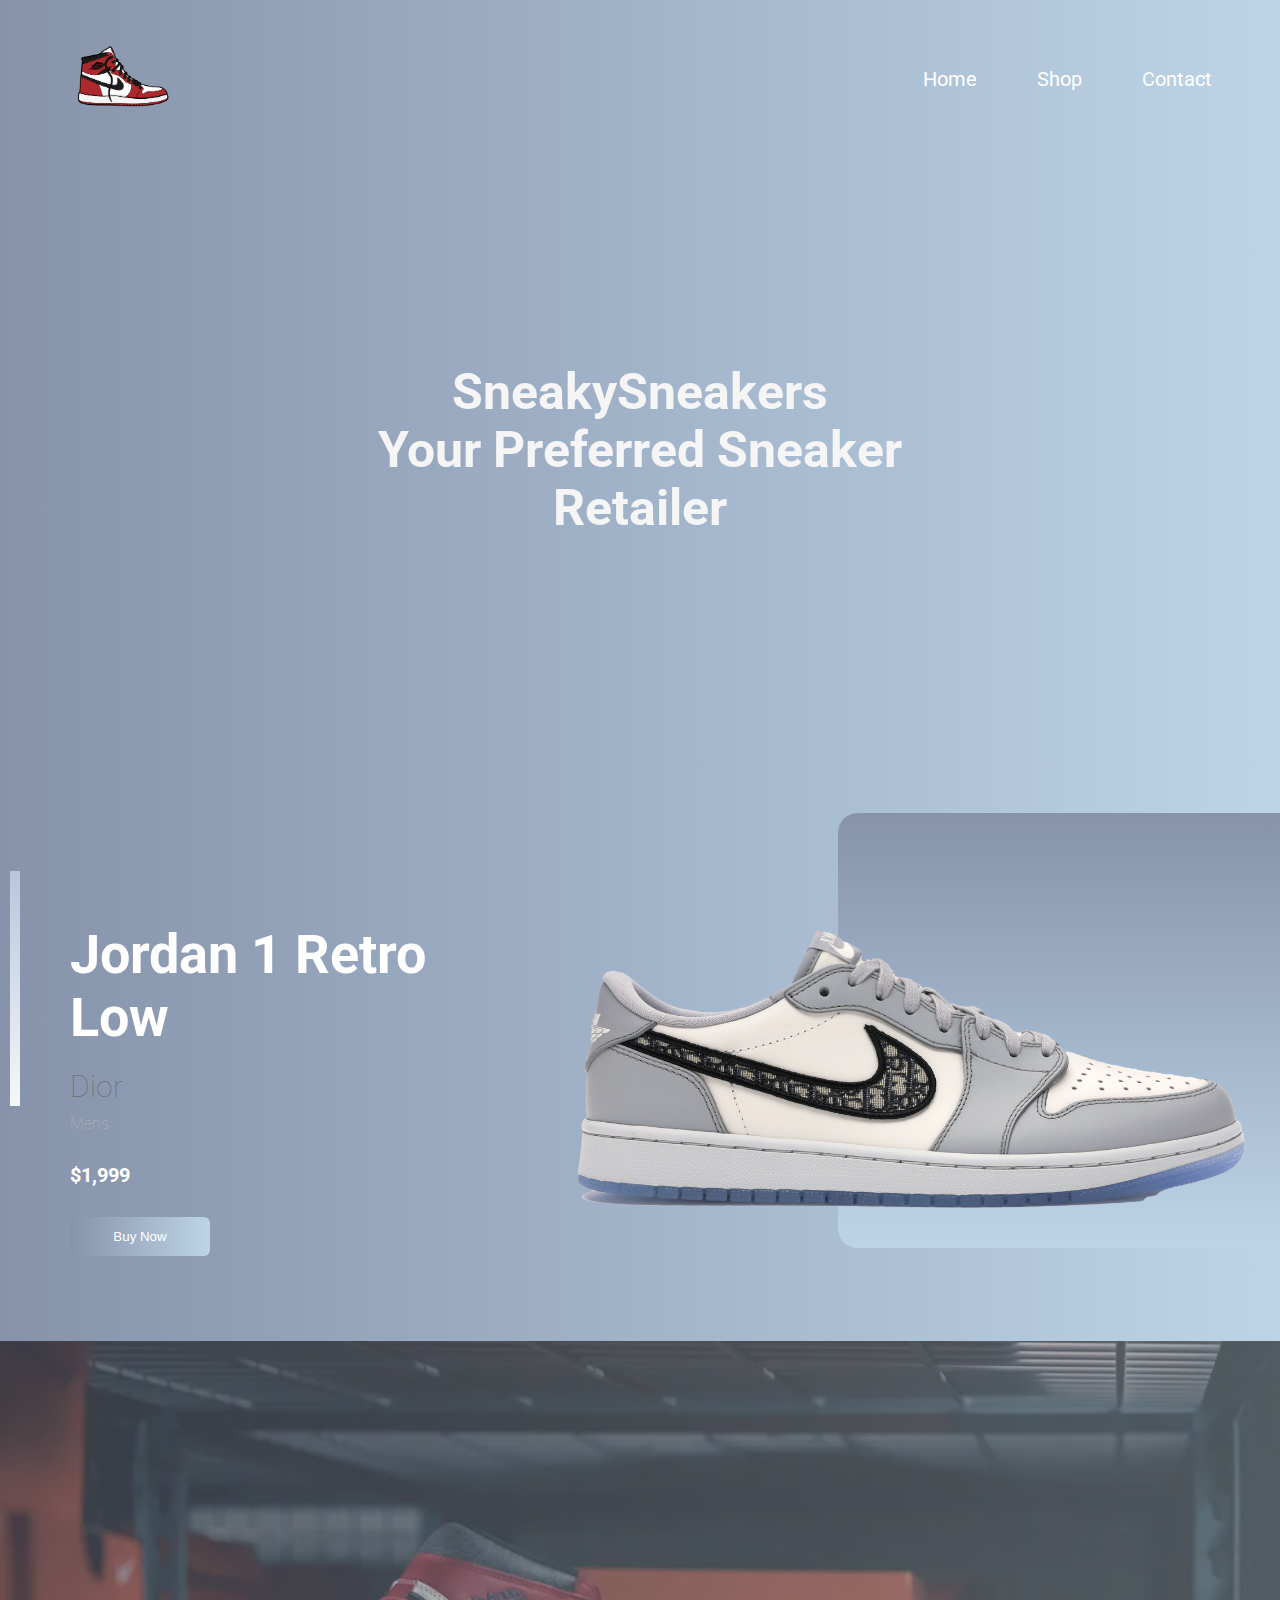
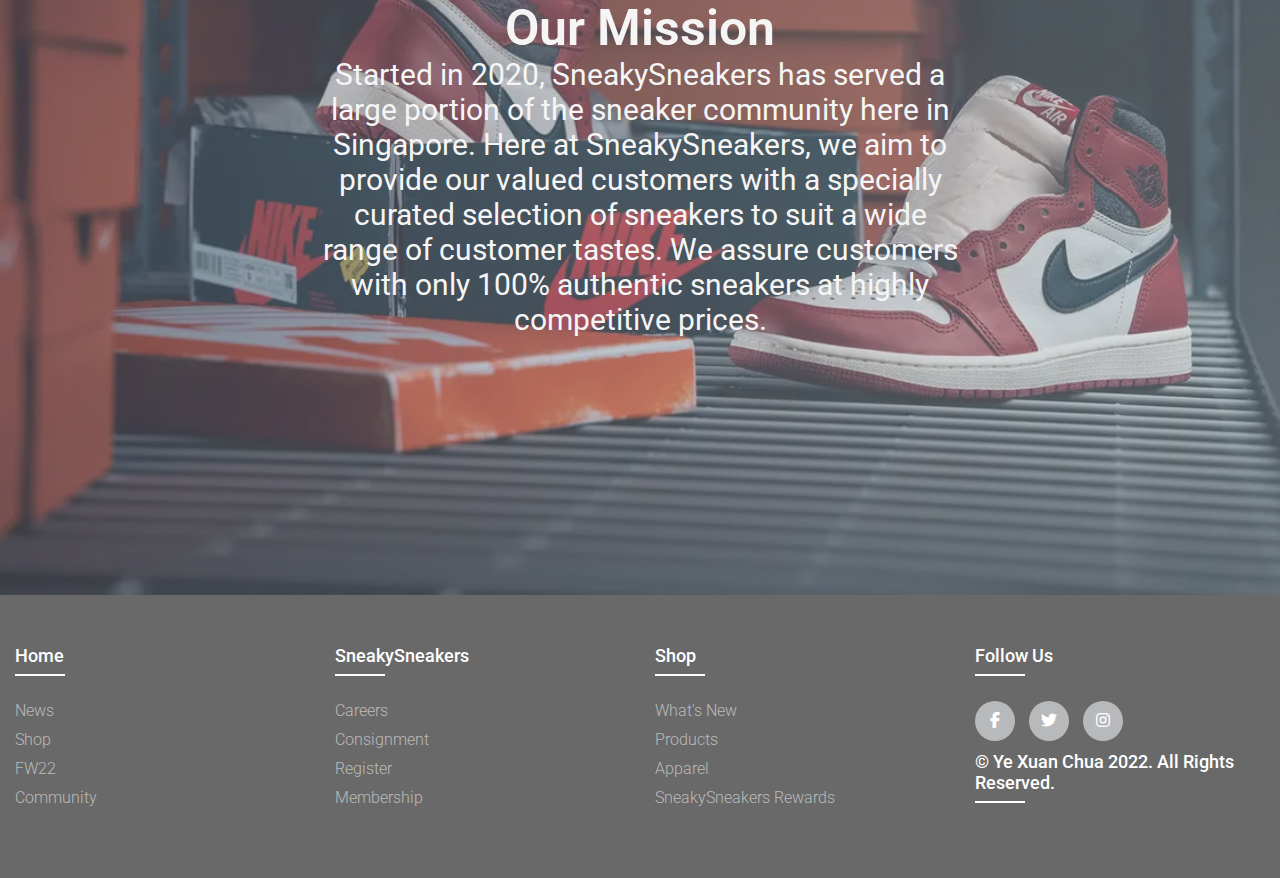
==== commit 08f25a9d: "update 3/12" ====
--- a/index.html
+++ b/index.html
@@ -4,9 +4,7 @@
 <head>
   <meta charset="UTF-8">
   <meta name="viewport" content="width=device-width, initial-scale=1.0">
-  <link rel="preconnect" href="https://fonts.googleapis.com">
-  <link rel="preconnect" href="https://fonts.gstatic.com" crossorigin>
-  <link href="https://fonts.googleapis.com/css2?family=Roboto:wght@300;400&display=swap" rel="stylesheet">
+  <link rel="stylesheet" href="https://fonts.googleapis.com/css2?family=Roboto:wght@300;400&display=swap" >
   <script src="main.js" defer></script>
   <link rel="stylesheet" type="text/css"
     href="https://cdnjs.cloudflare.com/ajax/libs/font-awesome/6.2.0/css/all.min.css">
@@ -49,9 +47,9 @@
       <h3>Dior</h3>
       <p>Mens</p>
       <h4>$1,999</h4>
-      <a href="shop.html">
-        <button type="button">Buy Now<img src="IMGs/arrow.png" alt=""></button>
-      </a>
+      <form action="shop.html" method="get">
+        <button class="button">Buy Now<img src="IMGs/arrow.png"  alt=""></button>
+      </form>
     </div>
     <div class="col-2">
       <img src="IMGs/Air-Jordan-1-Retro-Low-Dior-Product-editied.png" alt="" class="jordan1">
--- a/style.css
+++ b/style.css
@@ -75,7 +75,7 @@
 
 .toggle-button {
   position: absolute;
-  top: 12px;
+  top: 16px;
   right: 16px;
   display: none;
   flex-direction: column;
@@ -101,8 +101,8 @@
   display: flex;
   justify-content: space-between;
   align-items: center;
-  margin-top: 45%;
-  margin-bottom: 5%;
+  margin-top: 50%;
+  text-decoration: none;
 }
 
 .col-1 {
@@ -152,6 +152,7 @@
 button img {
   width: 30px;
   display: none;
+  text-decoration: none;
 }
 
 button:hover img {
@@ -163,6 +164,7 @@
   display: flex;
   align-items: center;
   justify-content: space-between;
+  text-decoration: none;
 }
 
 .col-1::after {
@@ -173,6 +175,7 @@
   position: absolute;
   left: -40px;
   top: 8px;
+  text-decoration: none;
 }
 
 .col-2 {
@@ -189,7 +192,7 @@
 }
 
 .color-box {
-  padding-top: 7%;
+  padding-top: 5%;
   position: absolute;
   right: 0;
   top: 15px;
@@ -337,15 +340,7 @@
   font-weight: bold;
 }
 
-/*.shopBtn { 
- font-size: 13px; 
- color: white; 
- padding: 10px 18px; 
- font-weight: 900; 
- border: 1px solid grey; 
- border-radius: 20px; 
- background-color: white; 
-}*/
+
 /*------------------------CONTACT-------------------------*/
 
 .contact {
@@ -618,7 +613,7 @@
   }
 
   .navbar-links li a {
-    padding: 8px 16px;
+    padding: 7px 14px;
   }
 
   .navbar-links.active {
@@ -627,12 +622,12 @@
 
   /*-----------------INDEX--------------------------*/
   .brandlogo {
-    width: 25%;
+    width: 30%;
   }
 
   .row {
     flex-direction: column-reverse;
-    margin-top: 400px;
+    margin-top: 500px;
   }
 
   .col-2 {
@@ -645,7 +640,7 @@
   }
 
   .color-box {
-    transform: translateX(20px);
+    transform: translateX(0px);
   }
 
   .col-1 {
@@ -801,13 +796,14 @@
 
   /*-----------------INDEX--------------------------*/
   .brandlogo {
-    width: 25%;
+    width: 27%;
 
   }
 
   .row {
     flex-direction: column-reverse;
-    margin-top: 400px;
+    margin-top: 425px;
+
   }
 
   .col-2 {
@@ -851,7 +847,7 @@
   }
 
   .intro-text p {
-    font-size: 35px;
+    font-size: 32px;
     font-weight: bolder;
   }
 
@@ -948,6 +944,14 @@
     margin-bottom: 20px;
   }
 
+  .contactContain .contactInfo .cBox .contactText {
+    display: flex;
+    margin-left: 20px;
+    font-size: 18px;
+    flex-direction: column;
+    font-weight: 300;
+  }
+
   .contactContain {
     display: grid;
     grid-template-columns: 1fr;
